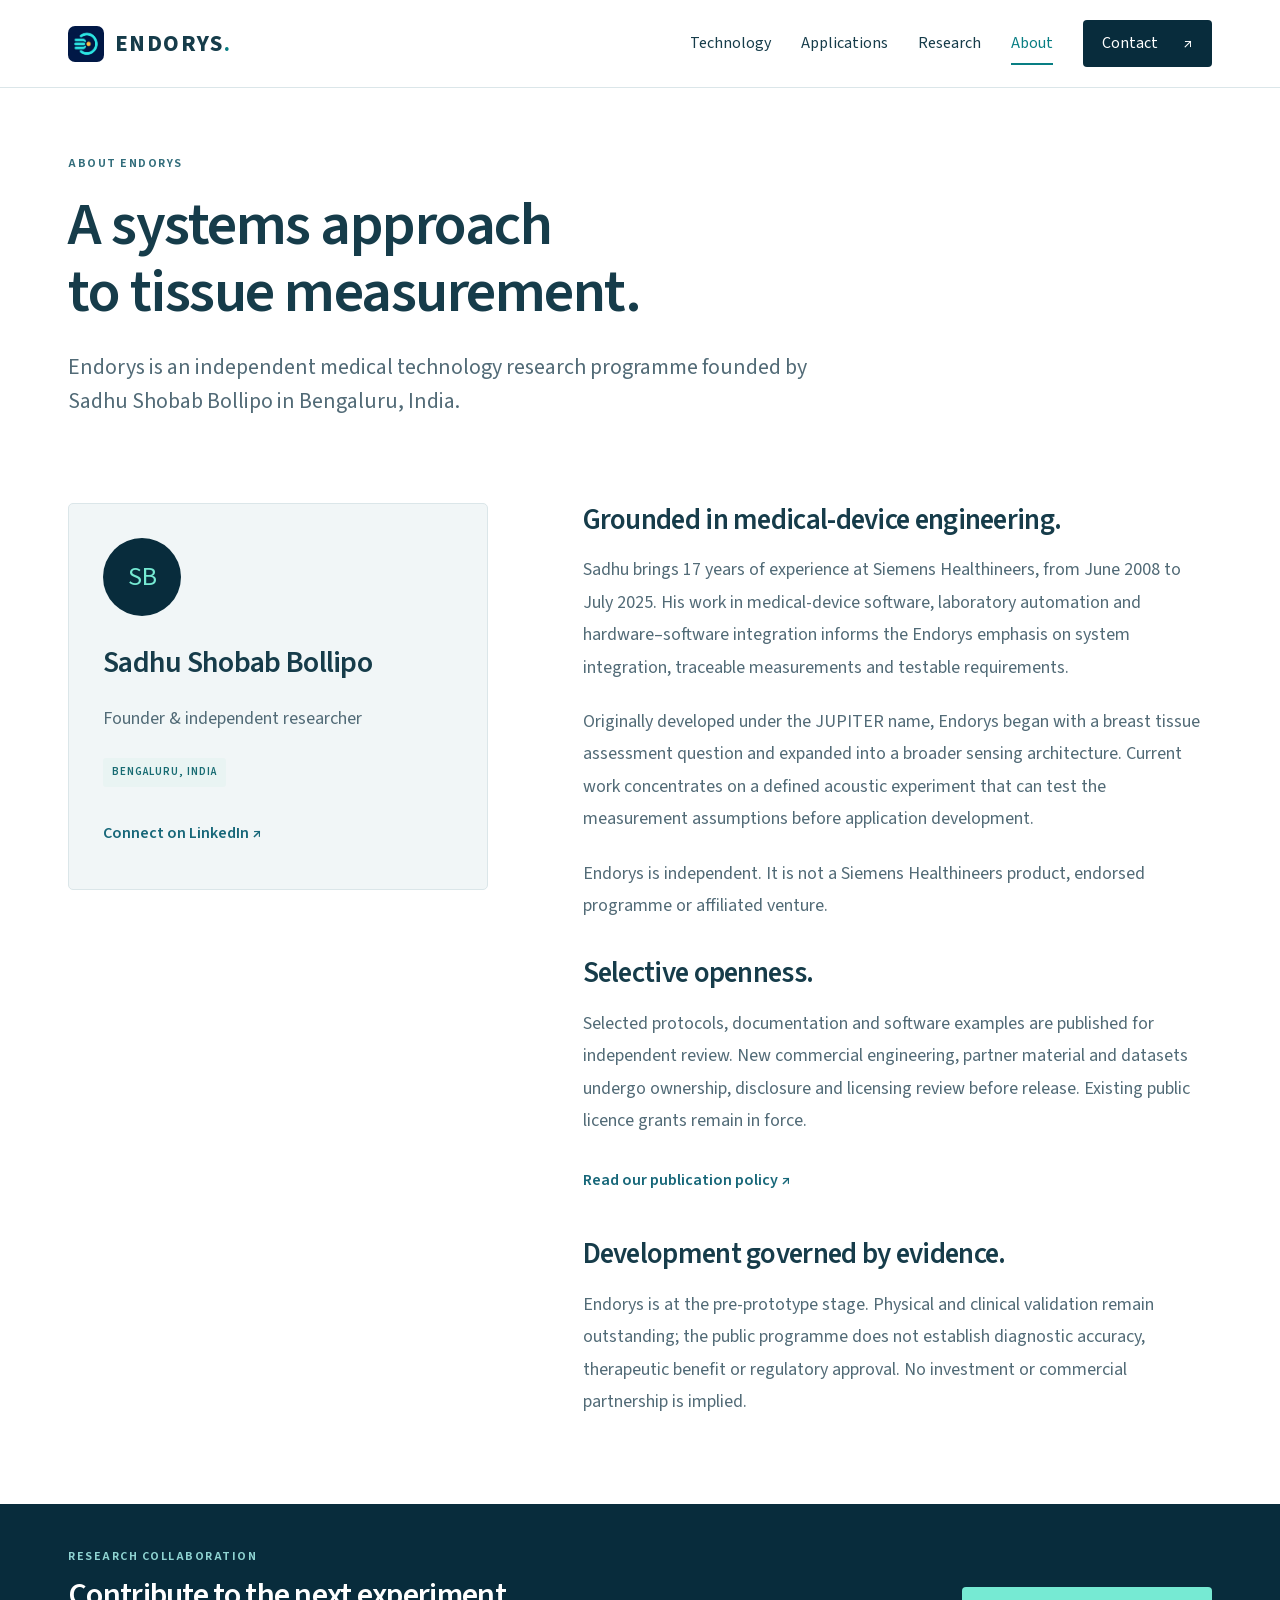
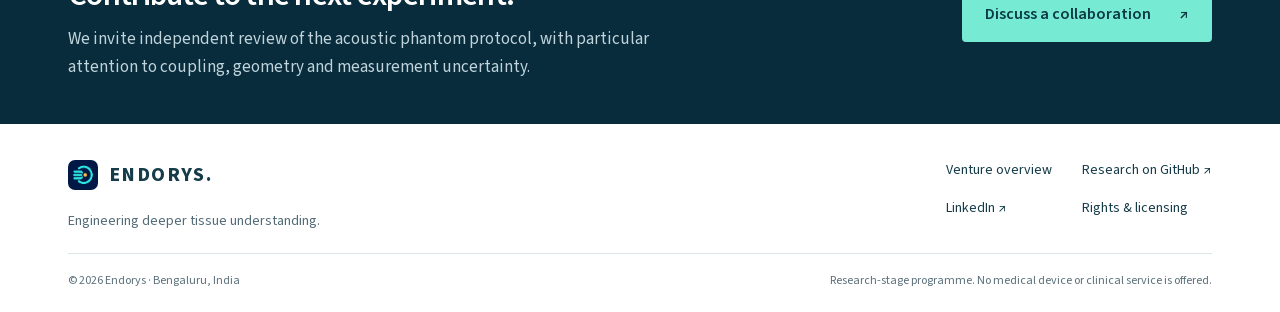
==== about.html @ 412ebaf6 "Refine Endorys copy for technical clarity and credible positioning Review all public page copy, meta" ====
<!doctype html><html lang="en"><head><meta charset="utf-8"><meta name="viewport" content="width=device-width,initial-scale=1"><meta name="theme-color" content="#082c3c"><title>About | Endorys</title><meta name="description" content="Learn about Endorys founder Sadhu Shobab Bollipo, his medical-device engineering experience and the independent research programme."><link rel="canonical" href="https://endorys.com/about.html"><meta property="og:title" content="About | Endorys"><meta property="og:description" content="Learn about Endorys founder Sadhu Shobab Bollipo, his medical-device engineering experience and the independent research programme."><meta property="og:type" content="website"><meta property="og:url" content="https://endorys.com/about.html"><meta property="og:image" content="https://endorys.com/platform-concept.png"><meta property="og:image:alt" content="Endorys research concept illustration; not a prototype or measured output"><link rel="icon" href="endorys-icon.png"><link rel="preload" href="source-sans-3.woff2" as="font" type="font/woff2" crossorigin><link rel="stylesheet" href="site.css?v=20261106-mature1"><script src="site.js?v=20261106-mature1" defer></script></head><body><a class="skip-link" href="#main">Skip to content</a><header class="header"><div class="shell header-inner"><a href="index.html" class="brand" aria-label="Endorys home"><img src="endorys-icon.png" alt="" width="36" height="36"><span>ENDORYS<span class="brand-dot">.</span></span></a><button class="menu-button" aria-expanded="false" aria-controls="primary-navigation">Menu <span aria-hidden="true">＋</span></button><nav id="primary-navigation" aria-label="Main navigation"><a href="technology.html">Technology</a><a href="applications.html">Applications</a><a href="research.html">Research</a><a href="about.html" aria-current="page">About</a><a class="nav-contact" href="contact.html">Contact <span aria-hidden="true">↗</span></a></nav></div></header><main id="main"><section class="page-hero shell"><span class="eyebrow">ABOUT ENDORYS</span><h1>A systems approach<br>to tissue measurement.</h1><p class="lead">Endorys is an independent medical technology research programme founded by Sadhu Shobab Bollipo in Bengaluru, India.</p></section><section class="shell content-section about-layout"><div class="founder-panel"><span class="monogram" aria-hidden="true">SB</span><h2>Sadhu Shobab Bollipo</h2><p>Founder & independent researcher</p><span class="tag">BENGALURU, INDIA</span><a class="text-link" href="https://www.linkedin.com/in/sadhushobab/">Connect on LinkedIn ↗</a></div><div class="prose"><h2>Grounded in medical-device engineering.</h2><p>Sadhu brings 17 years of experience at Siemens Healthineers, from June 2008 to July 2025. His work in medical-device software, laboratory automation and hardware–software integration informs the Endorys emphasis on system integration, traceable measurements and testable requirements.</p><p>Originally developed under the JUPITER name, Endorys began with a breast tissue assessment question and expanded into a broader sensing architecture. Current work concentrates on a defined acoustic experiment that can test the measurement assumptions before application development.</p><p>Endorys is independent. It is not a Siemens Healthineers product, endorsed programme or affiliated venture.</p><h2>Selective openness.</h2><p>Selected protocols, documentation and software examples are published for independent review. New commercial engineering, partner material and datasets undergo ownership, disclosure and licensing review before release. Existing public licence grants remain in force.</p><a class="text-link" href="https://github.com/Endorys/platform/blob/main/OPENNESS.md">Read our publication policy ↗</a><h2>Development governed by evidence.</h2><p>Endorys is at the pre-prototype stage. Physical and clinical validation remain outstanding; the public programme does not establish diagnostic accuracy, therapeutic benefit or regulatory approval. No investment or commercial partnership is implied.</p></div></section><section class="cta"><div class="shell cta-inner"><div><span class="eyebrow">RESEARCH COLLABORATION</span><h2>Contribute to the next experiment.</h2><p>We invite independent review of the acoustic phantom protocol, with particular attention to coupling, geometry and measurement uncertainty.</p></div><a class="button button-light" href="contact.html">Discuss a collaboration <span aria-hidden="true">↗</span></a></div></section></main><footer class="footer"><div class="shell"><div class="footer-top"><div><a class="brand" href="index.html"><img src="endorys-icon.png" alt="" width="30" height="30"><span>ENDORYS.</span></a><p>Engineering deeper tissue understanding.</p></div><nav aria-label="Footer navigation"><a href="overview.html">Venture overview</a><a href="https://github.com/Endorys/platform">Research on GitHub ↗</a><a href="https://www.linkedin.com/company/endorys/">LinkedIn ↗</a><a href="https://github.com/Endorys/endorys.github.io/blob/main/LICENSE.md">Rights & licensing</a></nav></div><div class="footer-bottom"><span>© 2026 Endorys · Bengaluru, India</span><span>Research-stage programme. No medical device or clinical service is offered.</span></div></div></footer></body></html>
---- site.css ----
@font-face{font-family:'Source Sans 3';font-style:normal;font-weight:200 900;font-display:swap;src:url('source-sans-3.woff2') format('woff2')}
:root{--ink:#163c4a;--navy:#082c3c;--teal:#087e83;--mint:#76ead3;--muted:#526b77;--surface:#f1f6f7;--line:#dbe6e9;--white:#fff}*{box-sizing:border-box}html{scroll-behavior:smooth;scroll-padding-top:100px}body{margin:0;background:var(--white);color:var(--ink);font-family:'Source Sans 3',Arial,sans-serif;font-size:18px;line-height:1.65;-webkit-font-smoothing:antialiased}a{color:inherit;text-decoration:none}button{font:inherit}img{display:block;max-width:100%;height:auto}figure{margin:0}p{color:var(--muted);margin:0 0 22px}h1,h2,h3{font-weight:600;line-height:1.12;letter-spacing:-.7px;margin:0 0 24px}h1{font-size:clamp(42px,4.7vw,64px);letter-spacing:-1.5px}h2{font-size:clamp(30px,3.1vw,42px)}h3{font-size:25px;letter-spacing:-.35px}em{font-style:normal;color:var(--teal)}.shell{max-width:1240px;padding:0 48px;margin:0 auto}.header{height:88px;position:sticky;top:0;z-index:20;background:rgba(255,255,255,.97);border-bottom:1px solid var(--line)}.header-inner{height:100%;display:flex;align-items:center;justify-content:space-between;gap:32px}.brand{display:inline-flex;align-items:center;gap:11px;font-size:23px;font-weight:750;letter-spacing:1.4px;white-space:nowrap}.brand img{border-radius:7px}.brand-dot{color:var(--teal)}.header nav{display:flex;align-items:center;gap:30px;font-size:16px}.header nav>a{position:relative;min-height:44px;display:inline-flex;align-items:center}.header nav>a:hover,.header nav>a[aria-current=page]{color:var(--teal)}.header nav>a[aria-current=page]:not(.nav-contact):after{content:'';position:absolute;bottom:0;left:0;right:0;height:2px;background:var(--teal)}.header nav .nav-contact{padding:10px 19px;background:var(--navy);color:#fff;border-radius:4px;gap:25px}.nav-contact:hover{background:#145269}.menu-button{display:none}.eyebrow{display:block;font-size:12px;font-weight:650;letter-spacing:1.5px;color:#326d7b;line-height:1.5;margin-bottom:19px}.button{display:inline-flex;align-items:center;justify-content:space-between;gap:28px;min-height:50px;padding:13px 22px;font-size:16px;font-weight:600;border:1px solid transparent;border-radius:4px;transition:background .15s}.button-dark{background:var(--navy);color:#fff}.button-dark:hover{background:#16546b}.button-light{background:var(--mint);color:#0b3944}.button-light:hover{background:#a0f3e3}.text-link{display:inline-flex;align-items:center;gap:22px;font-size:16px;font-weight:600;color:#176779;min-height:44px}.text-link:hover{text-decoration:underline;text-underline-offset:5px}.home-hero{background:linear-gradient(110deg,#fff 20%,#f0f6f7 100%);border-bottom:1px solid var(--line)}.hero-layout{display:grid;grid-template-columns:1.03fr 1fr;gap:38px;align-items:center;padding-top:55px;padding-bottom:45px}.hero-copy{min-width:0}.hero-copy h1{font-size:clamp(42px,4.35vw,59px);line-height:1.08;margin-bottom:24px}.hero-lead{font-size:20px;line-height:1.6;max-width:475px;margin-bottom:26px}.hero-actions{display:flex;align-items:center;flex-wrap:wrap;gap:14px 25px}.stage-note{display:flex;align-items:center;gap:9px;font-size:14px;margin:23px 0 0;color:#55717c}.status-dot{width:6px;height:6px;background:var(--teal);border-radius:50%;flex:none}.hero-figure img{width:100%}.hero-figure figcaption{font-size:12px;color:#526b77;margin:9px 4px 0;line-height:1.5}.platform-section{padding-top:63px;padding-bottom:61px}.section-heading{display:grid;grid-template-columns:1fr auto;align-items:end;margin-bottom:27px}.section-heading .eyebrow{grid-column:1/-1;margin-bottom:13px}.section-heading h2{margin:0;font-size:34px}.component-row{display:grid;grid-template-columns:repeat(3,minmax(0,1fr));gap:34px;border-top:1px solid var(--line);padding-top:27px}.component-row article{position:relative;min-width:0}.component-row .number{display:block;font-size:13px;color:var(--teal);margin-bottom:13px}.component-row h3,.component-row h2{font-size:25px;margin-bottom:12px}.component-row p{font-size:17px;line-height:1.6;max-width:310px;margin-bottom:0}.research-feature{background:var(--surface);border-top:1px solid var(--line);border-bottom:1px solid var(--line)}.feature-layout{display:grid;grid-template-columns:1.1fr 1fr;gap:80px;align-items:center;padding-top:60px;padding-bottom:60px}.feature-layout h2{font-size:36px}.feature-layout>div>p{max-width:490px;font-size:18px}.milestone-panel{background:white;border:1px solid #d2e3e7;border-radius:6px;padding:27px 30px}.tag{display:inline-block;font-size:11px;letter-spacing:1px;font-weight:600;line-height:1.5;color:#176b72;background:#e9f4f3;border-radius:3px;padding:6px 9px}.tag-muted{color:#586b72;background:#eef1f2}.milestone-panel h3{font-size:27px;margin:18px 0}.milestone-panel ol{list-style:none;padding:0;margin:0}.milestone-panel li{display:flex;gap:18px;padding:9px 0;font-size:16px;border-top:1px solid var(--line)}.milestone-panel li span{color:var(--teal);font-size:13px;padding-top:3px}.milestone-panel>p{font-size:13px;margin:15px 0 0}.cta{background:var(--navy);color:white}.cta-inner{display:flex;align-items:center;justify-content:space-between;gap:50px;padding-top:43px;padding-bottom:43px}.cta .eyebrow{color:#8fd4d2;margin-bottom:12px}.cta h2{font-size:32px;margin-bottom:12px}.cta p{font-size:17px;color:#c1d4dc;max-width:620px;margin:0}.cta .button{flex:none}.footer{background:#fff}.footer .shell{padding-top:34px;padding-bottom:22px}.footer-top{display:flex;align-items:start;justify-content:space-between;gap:30px}.footer .brand{font-size:20px}.footer-top p{font-size:14px;margin:10px 0 20px}.footer nav{display:grid;grid-template-columns:auto auto;gap:8px 30px;font-size:14px}.footer nav a{min-height:30px}.footer nav a:hover{color:var(--teal);text-decoration:underline}.footer-bottom{display:flex;justify-content:space-between;gap:25px;border-top:1px solid var(--line);padding-top:17px;font-size:12px;color:#5b707a}.page-hero{padding-top:66px;padding-bottom:40px}.page-hero h1{max-width:870px}.lead{font-size:22px;line-height:1.55;max-width:760px;margin-bottom:0}.content-section{padding-top:45px;padding-bottom:65px}.surface{background:var(--surface);border-block:1px solid var(--line)}.split-copy{display:grid;grid-template-columns:1fr 1.12fr;gap:90px}.lead-small{font-size:21px;line-height:1.6}.wide-figure{background:var(--surface);border:1px solid var(--line);border-radius:7px;padding:20px;display:grid;grid-template-columns:minmax(0,1fr) 280px;align-items:center;margin:0 0 45px}.wide-figure img{max-width:650px;width:100%;margin:auto}.wide-figure figcaption{font-size:15px;line-height:1.6;color:var(--muted);padding:30px}.component-row .tag{margin-top:20px}.notice{padding:20px 24px;border-left:3px solid var(--teal);background:var(--surface);font-size:16px;line-height:1.7;margin-top:35px;color:var(--muted)}.notice strong{color:var(--ink)}.image-disclosure{border-block:1px solid var(--line);padding:20px 0}.image-disclosure figure{padding-top:24px}.image-disclosure img{border-radius:5px}.image-disclosure figcaption{font-size:13px;color:var(--muted);margin-top:12px}details summary{cursor:pointer;list-style:none;display:flex;justify-content:space-between;gap:20px;min-height:30px;font-size:18px}summary::-webkit-details-marker{display:none}summary:after{content:'+';color:var(--teal)}details[open] summary:after{content:'−'}details p{font-size:17px;max-width:850px;margin-top:20px}details p a{text-decoration:underline}.application-list>article{display:grid;grid-template-columns:1fr 1fr;gap:90px;border-top:1px solid var(--line);padding:38px 0}.application-list h2{font-size:32px}.application-list p{font-size:19px;max-width:480px}.application-list dl{margin:5px 0}.application-list dt{font-size:12px;letter-spacing:1px;text-transform:uppercase;color:#276e7b;margin-bottom:8px;font-weight:600}.application-list dd{margin:0 0 24px;font-size:17px;color:var(--muted);line-height:1.65}.fine-print{font-size:14px;line-height:1.65;color:#5b707a;margin-top:20px}.evidence-row{display:grid;grid-template-columns:repeat(3,minmax(0,1fr));gap:38px}.evidence-row h2{font-size:26px;margin-top:20px}.evidence-row p{font-size:17px}.roadmap{list-style:none;margin:0;padding:0;border-top:1px solid #cddde2}.roadmap li{padding:20px 0;border-bottom:1px solid #cddde2}.roadmap li>span{font-size:11px;letter-spacing:1px;color:var(--teal);font-weight:600}.roadmap h3{font-size:23px;margin:12px 0}.roadmap p{font-size:17px;margin-bottom:0}.resource-links{border-top:1px solid var(--line);margin-top:30px}.resource-links>a{display:flex;align-items:center;justify-content:space-between;gap:25px;border-bottom:1px solid var(--line);padding:18px 0;font-size:19px}.resource-links>a:hover{color:var(--teal)}.resource-links span{color:var(--teal)}.about-layout,.contact-layout{display:grid;grid-template-columns:.8fr 1.2fr;gap:95px}.founder-panel{padding:34px;background:var(--surface);border:1px solid var(--line);border-radius:5px;align-self:start}.monogram{display:grid;place-items:center;width:78px;height:78px;background:var(--navy);color:var(--mint);border-radius:50%;font-size:26px;margin-bottom:30px}.founder-panel h2{font-size:30px}.founder-panel .text-link{display:flex;margin-top:24px}.prose h2{font-size:29px;margin-top:35px;margin-bottom:18px}.prose h2:first-child{margin-top:0}.prose p{line-height:1.8}.contact-panel{padding:32px;background:var(--navy);border-radius:6px;color:white;align-self:start}.contact-panel .eyebrow{color:#8fd4d2}.contact-panel h2{font-size:33px}.contact-panel p{color:#c0d2da}.contact-email{font-size:20px;overflow-wrap:anywhere;display:inline-flex;gap:14px;margin-bottom:16px;text-decoration:underline;text-underline-offset:5px}.contact-panel .fine-print{font-size:14px;border-top:1px solid #386070;padding-top:20px}.contact-faq{border-top:1px solid var(--line)}.contact-faq details{padding:22px 0;border-bottom:1px solid var(--line)}.skip-link{position:absolute;left:-9999px}.skip-link:focus{left:15px;top:15px;z-index:99;background:#fff;color:#082c3c;padding:12px}:focus-visible{outline:3px solid #07888c;outline-offset:5px}
@media(max-width:1100px){.shell{padding-left:34px;padding-right:34px}.header nav{gap:20px}.hero-layout{gap:20px}.hero-copy h1{font-size:47px}.hero-lead{font-size:19px}.feature-layout{gap:45px}.split-copy,.about-layout,.contact-layout,.application-list>article{gap:50px}.contact-email{font-size:18px}.wide-figure{grid-template-columns:1fr 220px}}
@media(max-width:800px){.header{height:74px}.header-inner{gap:15px}.menu-button{display:flex;align-items:center;gap:20px;min-height:44px;background:none;border:0;color:var(--ink);padding:8px 0;font-size:16px}.header nav{display:none;position:absolute;top:74px;left:0;right:0;background:#fff;padding:18px 28px 24px;border-bottom:1px solid var(--line);box-shadow:0 12px 18px #082c3c0d}.header nav.is-open{display:flex;flex-direction:column;align-items:stretch;gap:5px}.header nav>a{padding:9px 5px}.header nav .nav-contact{margin-top:8px;justify-content:space-between;padding:12px 18px}.hero-layout{grid-template-columns:1fr;padding-top:42px;padding-bottom:33px;gap:28px}.hero-copy h1{font-size:clamp(42px,7.5vw,59px)}.hero-copy{max-width:660px}.hero-lead{max-width:570px}.hero-figure{max-width:570px;margin:0 auto;width:100%}.hero-figure img{max-height:330px;object-fit:contain}.hero-figure figcaption{text-align:center}.feature-layout,.split-copy,.about-layout,.contact-layout,.application-list>article{grid-template-columns:1fr;gap:30px}.feature-layout{padding-top:43px;padding-bottom:43px}.component-row{gap:20px}.component-row h3,.component-row h2{font-size:23px}.component-row p{font-size:16px}.section-heading h2{font-size:31px}.section-heading{grid-template-columns:1fr;gap:16px}.cta-inner{align-items:start;flex-direction:column;gap:25px}.cta h2{font-size:30px}.footer nav{gap:8px 23px}.page-hero{padding-top:43px;padding-bottom:20px}.page-hero h1{font-size:clamp(39px,7vw,55px)}.lead{font-size:20px}.content-section{padding-top:34px;padding-bottom:43px}.wide-figure{grid-template-columns:1fr}.wide-figure img{max-height:370px;object-fit:contain}.wide-figure figcaption{padding:15px 8px;text-align:center}.evidence-row{grid-template-columns:1fr;gap:25px}.evidence-row article{border-bottom:1px solid var(--line);padding-bottom:20px}.application-list>article{padding:29px 0}.application-list h2{font-size:29px}.about-layout{gap:35px}.founder-panel{max-width:500px}.prose h2{font-size:27px}}
@media(max-width:540px){body{font-size:17px}.shell{padding-left:24px;padding-right:24px}.brand{font-size:21px;letter-spacing:1.1px}.brand img{width:32px;height:32px}.hero-layout{padding-top:35px;gap:23px}.hero-copy h1{font-size:clamp(37px,9.3vw,49px);letter-spacing:-1.1px}.hero-lead{font-size:18px;line-height:1.6;margin-bottom:22px}.hero-actions{gap:8px 20px}.button{font-size:15px;padding:12px 18px;gap:20px}.text-link{font-size:15px}.stage-note{font-size:12px;margin-top:18px}.eyebrow{font-size:11px;letter-spacing:1.2px;margin-bottom:16px}.hero-figure img{max-height:260px}.hero-figure figcaption{font-size:11px}.platform-section{padding-top:38px;padding-bottom:35px}.section-heading h2{font-size:30px}.component-row{grid-template-columns:1fr;gap:23px;padding-top:22px}.component-row article{display:grid;grid-template-columns:26px 1fr;gap:0 13px}.component-row .number{grid-row:1/3;padding-top:5px}.component-row h3,.component-row h2{font-size:23px;margin-bottom:8px}.component-row p{grid-column:2;max-width:none;font-size:16px}.component-row .tag{grid-column:2;justify-self:start}.feature-layout h2{font-size:31px}.feature-layout>div>p{font-size:17px}.milestone-panel{padding:23px}.milestone-panel h3{font-size:26px}.cta-inner{padding-top:34px;padding-bottom:34px}.cta h2{font-size:29px}.cta p{font-size:16px}.footer-top{flex-direction:column;gap:0}.footer .shell{padding-top:28px}.footer nav{width:100%;margin-bottom:20px;font-size:13px;gap:5px 20px;grid-template-columns:1fr 1fr}.footer nav a{padding:5px 0}.footer-bottom{flex-direction:column;gap:5px;font-size:11px}.page-hero h1{font-size:39px;letter-spacing:-1px}.lead{font-size:19px}.notice{font-size:15px;padding:17px 19px}.contact-panel{padding:25px}.contact-email{font-size:19px}.contact-panel h2{font-size:30px}.resource-links>a{font-size:17px}.application-list p{font-size:18px}.fine-print{font-size:13px}.wide-figure{padding:12px}}
@media(prefers-reduced-motion:reduce){html{scroll-behavior:auto}*,*:before,*:after{transition:none!important;animation:none!important}}
@media print{.header,.footer,.cta,.hero-actions{display:none}body{font-size:11pt}.shell{padding:0;max-width:none}.page-hero,.content-section,.platform-section,.feature-layout{padding:15px 0}h1{font-size:30pt}h2{font-size:22pt}a{text-decoration:underline}.component-row{break-inside:avoid}}
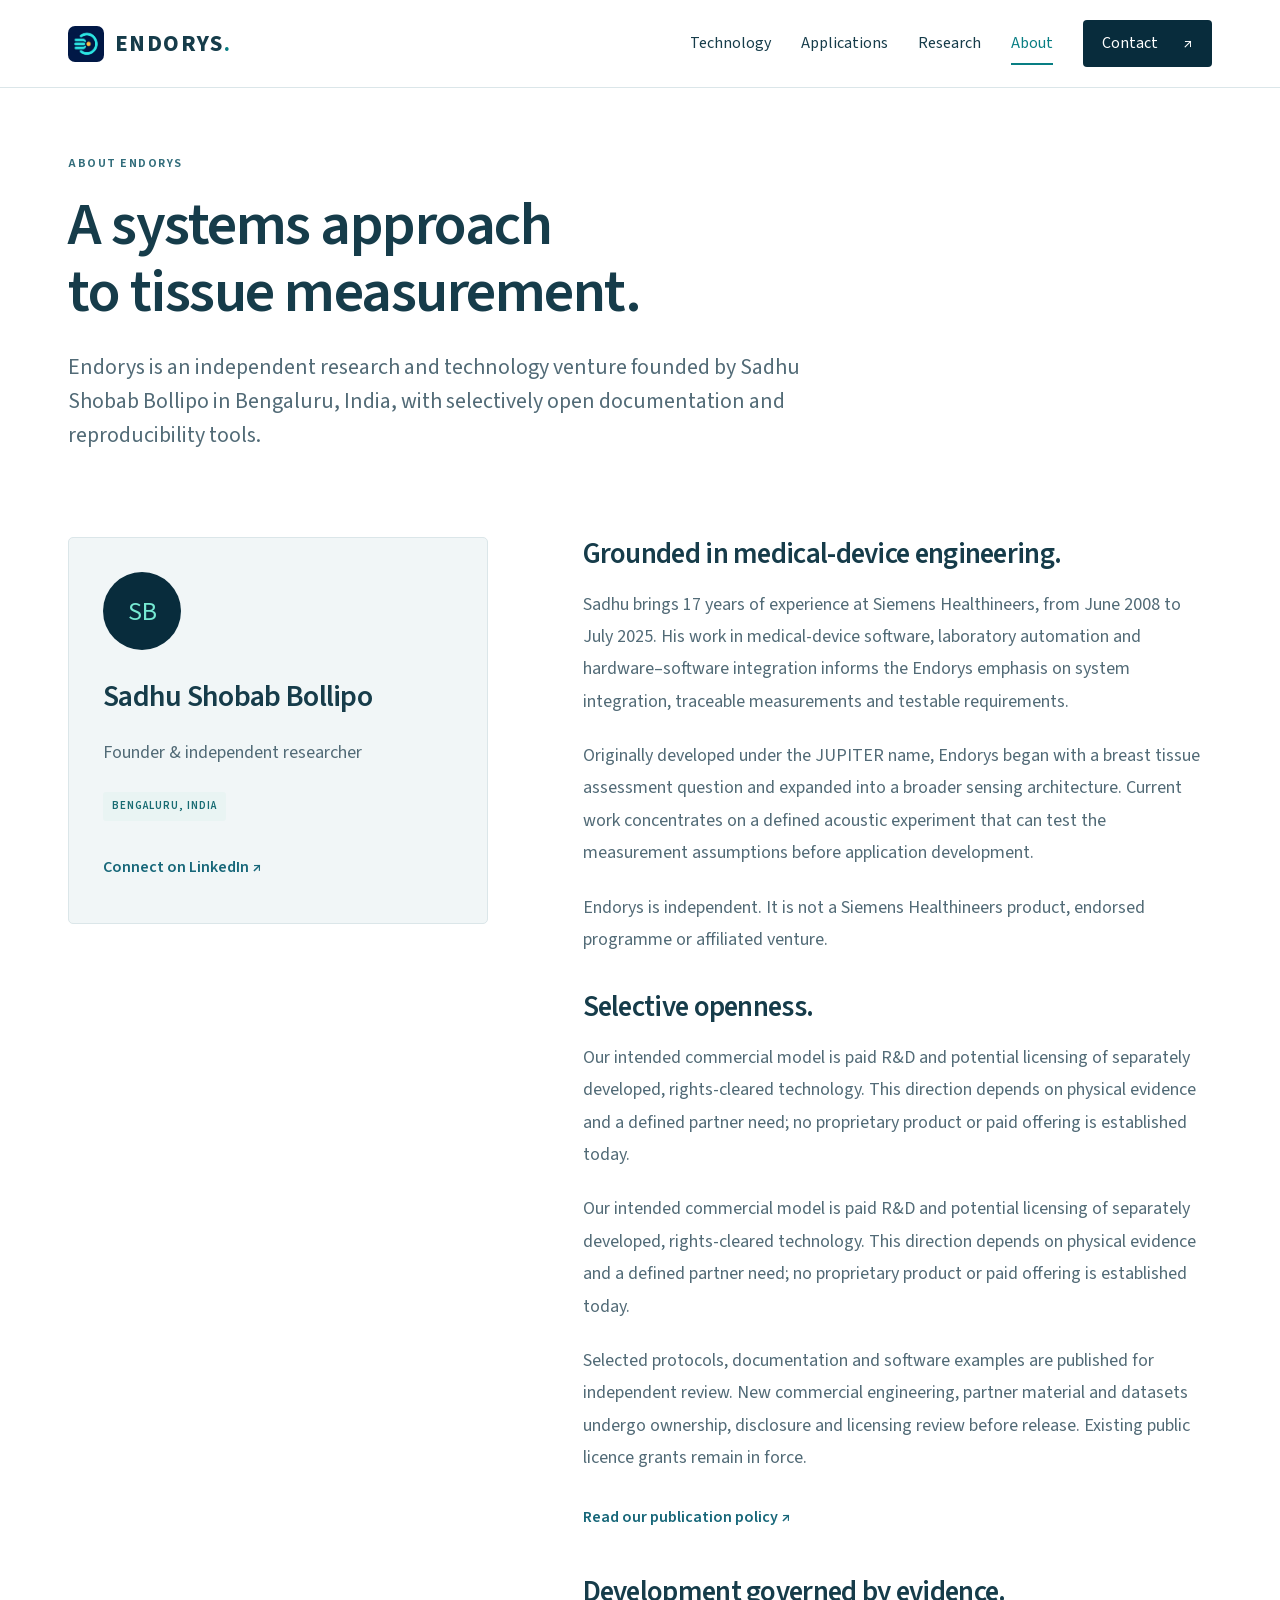
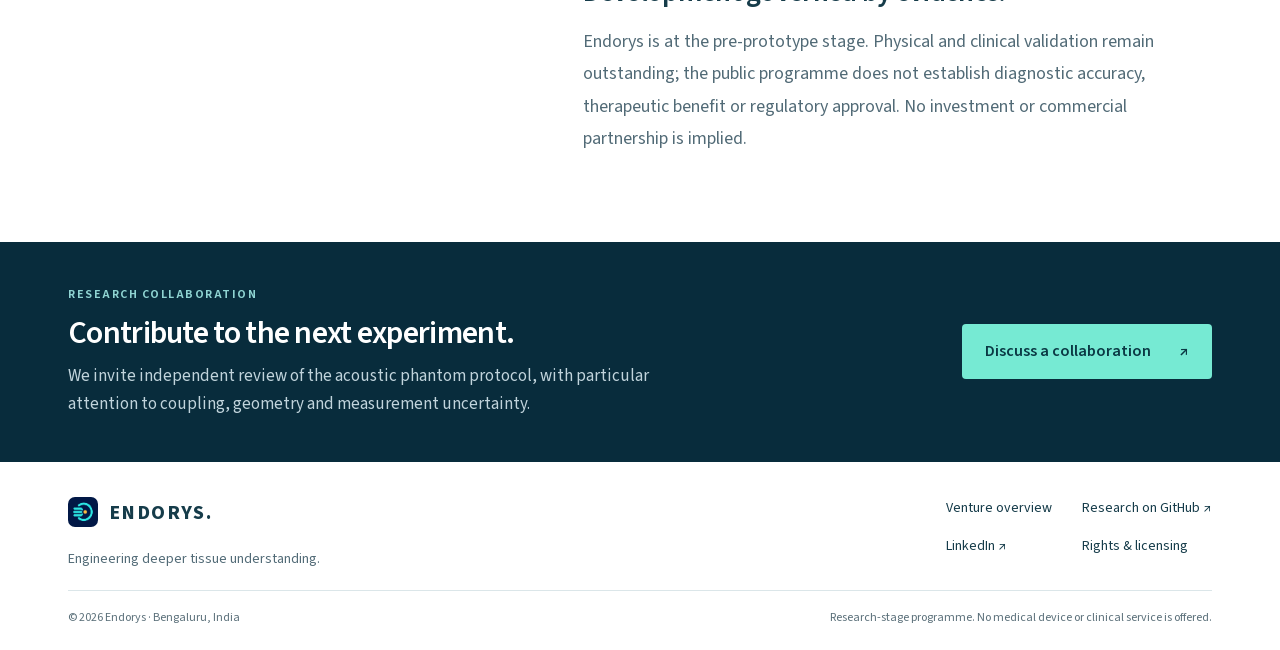
==== commit 26be4c40: "Align venture positioning with selective openness and commercial R&D direction" ====
--- a/about.html
+++ b/about.html
@@ -1 +1 @@
-<!doctype html><html lang="en"><head><meta charset="utf-8"><meta name="viewport" content="width=device-width,initial-scale=1"><meta name="theme-color" content="#082c3c"><title>About | Endorys</title><meta name="description" content="Learn about Endorys founder Sadhu Shobab Bollipo, his medical-device engineering experience and the independent research programme."><link rel="canonical" href="https://endorys.com/about.html"><meta property="og:title" content="About | Endorys"><meta property="og:description" content="Learn about Endorys founder Sadhu Shobab Bollipo, his medical-device engineering experience and the independent research programme."><meta property="og:type" content="website"><meta property="og:url" content="https://endorys.com/about.html"><meta property="og:image" content="https://endorys.com/platform-concept.png"><meta property="og:image:alt" content="Endorys research concept illustration; not a prototype or measured output"><link rel="icon" href="endorys-icon.png"><link rel="preload" href="source-sans-3.woff2" as="font" type="font/woff2" crossorigin><link rel="stylesheet" href="site.css?v=20261106-mature1"><script src="site.js?v=20261106-mature1" defer></script></head><body><a class="skip-link" href="#main">Skip to content</a><header class="header"><div class="shell header-inner"><a href="index.html" class="brand" aria-label="Endorys home"><img src="endorys-icon.png" alt="" width="36" height="36"><span>ENDORYS<span class="brand-dot">.</span></span></a><button class="menu-button" aria-expanded="false" aria-controls="primary-navigation">Menu <span aria-hidden="true">＋</span></button><nav id="primary-navigation" aria-label="Main navigation"><a href="technology.html">Technology</a><a href="applications.html">Applications</a><a href="research.html">Research</a><a href="about.html" aria-current="page">About</a><a class="nav-contact" href="contact.html">Contact <span aria-hidden="true">↗</span></a></nav></div></header><main id="main"><section class="page-hero shell"><span class="eyebrow">ABOUT ENDORYS</span><h1>A systems approach<br>to tissue measurement.</h1><p class="lead">Endorys is an independent medical technology research programme founded by Sadhu Shobab Bollipo in Bengaluru, India.</p></section><section class="shell content-section about-layout"><div class="founder-panel"><span class="monogram" aria-hidden="true">SB</span><h2>Sadhu Shobab Bollipo</h2><p>Founder & independent researcher</p><span class="tag">BENGALURU, INDIA</span><a class="text-link" href="https://www.linkedin.com/in/sadhushobab/">Connect on LinkedIn ↗</a></div><div class="prose"><h2>Grounded in medical-device engineering.</h2><p>Sadhu brings 17 years of experience at Siemens Healthineers, from June 2008 to July 2025. His work in medical-device software, laboratory automation and hardware–software integration informs the Endorys emphasis on system integration, traceable measurements and testable requirements.</p><p>Originally developed under the JUPITER name, Endorys began with a breast tissue assessment question and expanded into a broader sensing architecture. Current work concentrates on a defined acoustic experiment that can test the measurement assumptions before application development.</p><p>Endorys is independent. It is not a Siemens Healthineers product, endorsed programme or affiliated venture.</p><h2>Selective openness.</h2><p>Selected protocols, documentation and software examples are published for independent review. New commercial engineering, partner material and datasets undergo ownership, disclosure and licensing review before release. Existing public licence grants remain in force.</p><a class="text-link" href="https://github.com/Endorys/platform/blob/main/OPENNESS.md">Read our publication policy ↗</a><h2>Development governed by evidence.</h2><p>Endorys is at the pre-prototype stage. Physical and clinical validation remain outstanding; the public programme does not establish diagnostic accuracy, therapeutic benefit or regulatory approval. No investment or commercial partnership is implied.</p></div></section><section class="cta"><div class="shell cta-inner"><div><span class="eyebrow">RESEARCH COLLABORATION</span><h2>Contribute to the next experiment.</h2><p>We invite independent review of the acoustic phantom protocol, with particular attention to coupling, geometry and measurement uncertainty.</p></div><a class="button button-light" href="contact.html">Discuss a collaboration <span aria-hidden="true">↗</span></a></div></section></main><footer class="footer"><div class="shell"><div class="footer-top"><div><a class="brand" href="index.html"><img src="endorys-icon.png" alt="" width="30" height="30"><span>ENDORYS.</span></a><p>Engineering deeper tissue understanding.</p></div><nav aria-label="Footer navigation"><a href="overview.html">Venture overview</a><a href="https://github.com/Endorys/platform">Research on GitHub ↗</a><a href="https://www.linkedin.com/company/endorys/">LinkedIn ↗</a><a href="https://github.com/Endorys/endorys.github.io/blob/main/LICENSE.md">Rights & licensing</a></nav></div><div class="footer-bottom"><span>© 2026 Endorys · Bengaluru, India</span><span>Research-stage programme. No medical device or clinical service is offered.</span></div></div></footer></body></html>+<!doctype html><html lang="en"><head><meta charset="utf-8"><meta name="viewport" content="width=device-width,initial-scale=1"><meta name="theme-color" content="#082c3c"><title>About | Endorys</title><meta name="description" content="Learn about Endorys founder Sadhu Shobab Bollipo, his medical-device engineering experience and the independent research programme."><link rel="canonical" href="https://endorys.com/about.html"><meta property="og:title" content="About | Endorys"><meta property="og:description" content="Learn about Endorys founder Sadhu Shobab Bollipo, his medical-device engineering experience and the independent research programme."><meta property="og:type" content="website"><meta property="og:url" content="https://endorys.com/about.html"><meta property="og:image" content="https://endorys.com/platform-concept.png"><meta property="og:image:alt" content="Endorys research concept illustration; not a prototype or measured output"><link rel="icon" href="endorys-icon.png"><link rel="preload" href="source-sans-3.woff2" as="font" type="font/woff2" crossorigin><link rel="stylesheet" href="site.css?v=20261106-mature1"><script src="site.js?v=20261106-mature1" defer></script></head><body><a class="skip-link" href="#main">Skip to content</a><header class="header"><div class="shell header-inner"><a href="index.html" class="brand" aria-label="Endorys home"><img src="endorys-icon.png" alt="" width="36" height="36"><span>ENDORYS<span class="brand-dot">.</span></span></a><button class="menu-button" aria-expanded="false" aria-controls="primary-navigation">Menu <span aria-hidden="true">＋</span></button><nav id="primary-navigation" aria-label="Main navigation"><a href="technology.html">Technology</a><a href="applications.html">Applications</a><a href="research.html">Research</a><a href="about.html" aria-current="page">About</a><a class="nav-contact" href="contact.html">Contact <span aria-hidden="true">↗</span></a></nav></div></header><main id="main"><section class="page-hero shell"><span class="eyebrow">ABOUT ENDORYS</span><h1>A systems approach<br>to tissue measurement.</h1><p class="lead">Endorys is an independent research and technology venture founded by Sadhu Shobab Bollipo in Bengaluru, India, with selectively open documentation and reproducibility tools.</p></section><section class="shell content-section about-layout"><div class="founder-panel"><span class="monogram" aria-hidden="true">SB</span><h2>Sadhu Shobab Bollipo</h2><p>Founder & independent researcher</p><span class="tag">BENGALURU, INDIA</span><a class="text-link" href="https://www.linkedin.com/in/sadhushobab/">Connect on LinkedIn ↗</a></div><div class="prose"><h2>Grounded in medical-device engineering.</h2><p>Sadhu brings 17 years of experience at Siemens Healthineers, from June 2008 to July 2025. His work in medical-device software, laboratory automation and hardware–software integration informs the Endorys emphasis on system integration, traceable measurements and testable requirements.</p><p>Originally developed under the JUPITER name, Endorys began with a breast tissue assessment question and expanded into a broader sensing architecture. Current work concentrates on a defined acoustic experiment that can test the measurement assumptions before application development.</p><p>Endorys is independent. It is not a Siemens Healthineers product, endorsed programme or affiliated venture.</p><h2>Selective openness.</h2><p>Our intended commercial model is paid R&amp;D and potential licensing of separately developed, rights-cleared technology. This direction depends on physical evidence and a defined partner need; no proprietary product or paid offering is established today.</p><p>Our intended commercial model is paid R&amp;D and potential licensing of separately developed, rights-cleared technology. This direction depends on physical evidence and a defined partner need; no proprietary product or paid offering is established today.</p><p>Selected protocols, documentation and software examples are published for independent review. New commercial engineering, partner material and datasets undergo ownership, disclosure and licensing review before release. Existing public licence grants remain in force.</p><a class="text-link" href="https://github.com/Endorys/platform/blob/main/OPENNESS.md">Read our publication policy ↗</a><h2>Development governed by evidence.</h2><p>Endorys is at the pre-prototype stage. Physical and clinical validation remain outstanding; the public programme does not establish diagnostic accuracy, therapeutic benefit or regulatory approval. No investment or commercial partnership is implied.</p></div></section><section class="cta"><div class="shell cta-inner"><div><span class="eyebrow">RESEARCH COLLABORATION</span><h2>Contribute to the next experiment.</h2><p>We invite independent review of the acoustic phantom protocol, with particular attention to coupling, geometry and measurement uncertainty.</p></div><a class="button button-light" href="contact.html">Discuss a collaboration <span aria-hidden="true">↗</span></a></div></section></main><footer class="footer"><div class="shell"><div class="footer-top"><div><a class="brand" href="index.html"><img src="endorys-icon.png" alt="" width="30" height="30"><span>ENDORYS.</span></a><p>Engineering deeper tissue understanding.</p></div><nav aria-label="Footer navigation"><a href="overview.html">Venture overview</a><a href="https://github.com/Endorys/platform">Research on GitHub ↗</a><a href="https://www.linkedin.com/company/endorys/">LinkedIn ↗</a><a href="https://github.com/Endorys/endorys.github.io/blob/main/LICENSE.md">Rights & licensing</a></nav></div><div class="footer-bottom"><span>© 2026 Endorys · Bengaluru, India</span><span>Research-stage programme. No medical device or clinical service is offered.</span></div></div></footer></body></html>
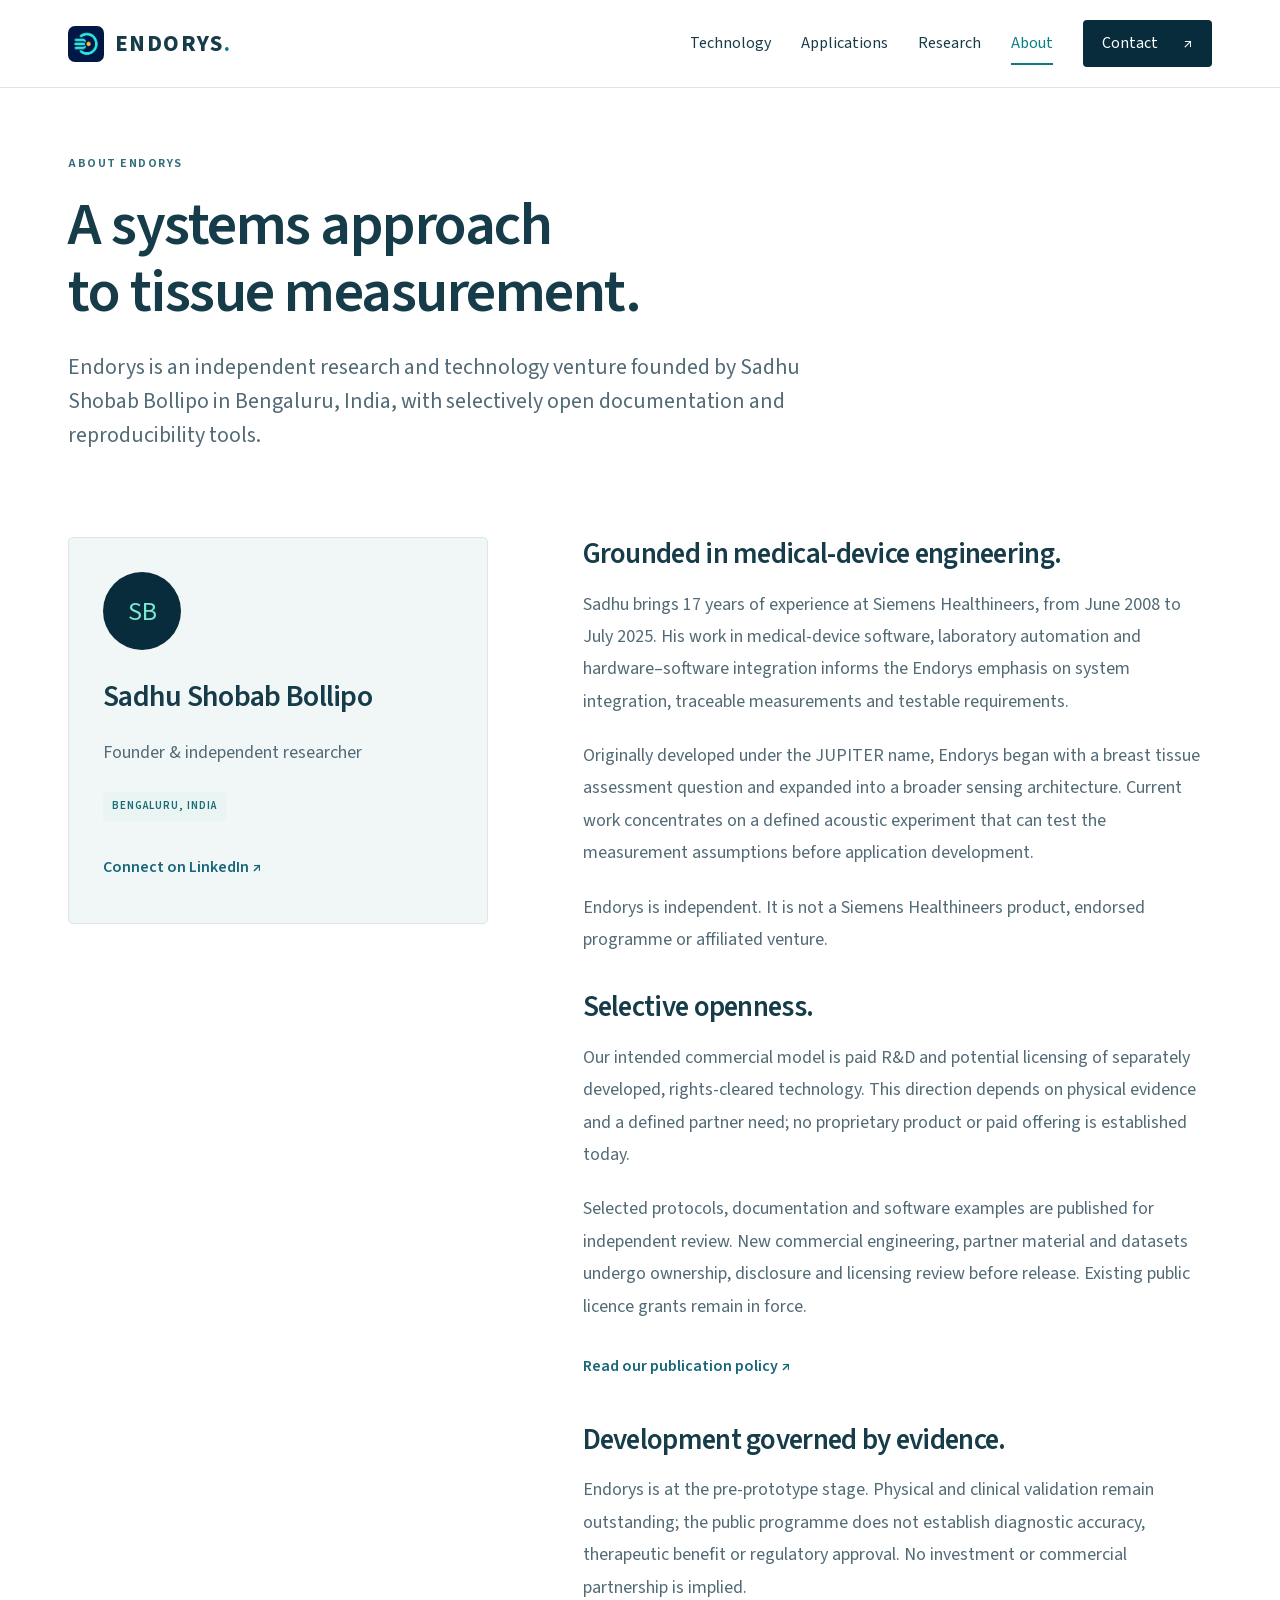
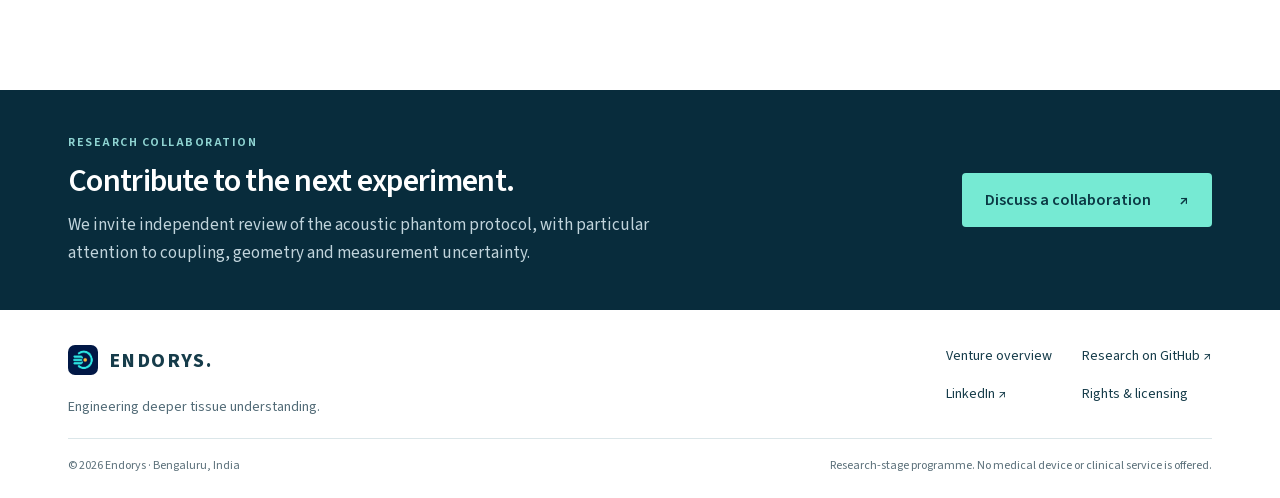
==== commit d4824987: "Remove repeated commercial direction paragraph" ====
--- a/about.html
+++ b/about.html
@@ -1 +1 @@
-<!doctype html><html lang="en"><head><meta charset="utf-8"><meta name="viewport" content="width=device-width,initial-scale=1"><meta name="theme-color" content="#082c3c"><title>About | Endorys</title><meta name="description" content="Learn about Endorys founder Sadhu Shobab Bollipo, his medical-device engineering experience and the independent research programme."><link rel="canonical" href="https://endorys.com/about.html"><meta property="og:title" content="About | Endorys"><meta property="og:description" content="Learn about Endorys founder Sadhu Shobab Bollipo, his medical-device engineering experience and the independent research programme."><meta property="og:type" content="website"><meta property="og:url" content="https://endorys.com/about.html"><meta property="og:image" content="https://endorys.com/platform-concept.png"><meta property="og:image:alt" content="Endorys research concept illustration; not a prototype or measured output"><link rel="icon" href="endorys-icon.png"><link rel="preload" href="source-sans-3.woff2" as="font" type="font/woff2" crossorigin><link rel="stylesheet" href="site.css?v=20261106-mature1"><script src="site.js?v=20261106-mature1" defer></script></head><body><a class="skip-link" href="#main">Skip to content</a><header class="header"><div class="shell header-inner"><a href="index.html" class="brand" aria-label="Endorys home"><img src="endorys-icon.png" alt="" width="36" height="36"><span>ENDORYS<span class="brand-dot">.</span></span></a><button class="menu-button" aria-expanded="false" aria-controls="primary-navigation">Menu <span aria-hidden="true">＋</span></button><nav id="primary-navigation" aria-label="Main navigation"><a href="technology.html">Technology</a><a href="applications.html">Applications</a><a href="research.html">Research</a><a href="about.html" aria-current="page">About</a><a class="nav-contact" href="contact.html">Contact <span aria-hidden="true">↗</span></a></nav></div></header><main id="main"><section class="page-hero shell"><span class="eyebrow">ABOUT ENDORYS</span><h1>A systems approach<br>to tissue measurement.</h1><p class="lead">Endorys is an independent research and technology venture founded by Sadhu Shobab Bollipo in Bengaluru, India, with selectively open documentation and reproducibility tools.</p></section><section class="shell content-section about-layout"><div class="founder-panel"><span class="monogram" aria-hidden="true">SB</span><h2>Sadhu Shobab Bollipo</h2><p>Founder & independent researcher</p><span class="tag">BENGALURU, INDIA</span><a class="text-link" href="https://www.linkedin.com/in/sadhushobab/">Connect on LinkedIn ↗</a></div><div class="prose"><h2>Grounded in medical-device engineering.</h2><p>Sadhu brings 17 years of experience at Siemens Healthineers, from June 2008 to July 2025. His work in medical-device software, laboratory automation and hardware–software integration informs the Endorys emphasis on system integration, traceable measurements and testable requirements.</p><p>Originally developed under the JUPITER name, Endorys began with a breast tissue assessment question and expanded into a broader sensing architecture. Current work concentrates on a defined acoustic experiment that can test the measurement assumptions before application development.</p><p>Endorys is independent. It is not a Siemens Healthineers product, endorsed programme or affiliated venture.</p><h2>Selective openness.</h2><p>Our intended commercial model is paid R&amp;D and potential licensing of separately developed, rights-cleared technology. This direction depends on physical evidence and a defined partner need; no proprietary product or paid offering is established today.</p><p>Our intended commercial model is paid R&amp;D and potential licensing of separately developed, rights-cleared technology. This direction depends on physical evidence and a defined partner need; no proprietary product or paid offering is established today.</p><p>Selected protocols, documentation and software examples are published for independent review. New commercial engineering, partner material and datasets undergo ownership, disclosure and licensing review before release. Existing public licence grants remain in force.</p><a class="text-link" href="https://github.com/Endorys/platform/blob/main/OPENNESS.md">Read our publication policy ↗</a><h2>Development governed by evidence.</h2><p>Endorys is at the pre-prototype stage. Physical and clinical validation remain outstanding; the public programme does not establish diagnostic accuracy, therapeutic benefit or regulatory approval. No investment or commercial partnership is implied.</p></div></section><section class="cta"><div class="shell cta-inner"><div><span class="eyebrow">RESEARCH COLLABORATION</span><h2>Contribute to the next experiment.</h2><p>We invite independent review of the acoustic phantom protocol, with particular attention to coupling, geometry and measurement uncertainty.</p></div><a class="button button-light" href="contact.html">Discuss a collaboration <span aria-hidden="true">↗</span></a></div></section></main><footer class="footer"><div class="shell"><div class="footer-top"><div><a class="brand" href="index.html"><img src="endorys-icon.png" alt="" width="30" height="30"><span>ENDORYS.</span></a><p>Engineering deeper tissue understanding.</p></div><nav aria-label="Footer navigation"><a href="overview.html">Venture overview</a><a href="https://github.com/Endorys/platform">Research on GitHub ↗</a><a href="https://www.linkedin.com/company/endorys/">LinkedIn ↗</a><a href="https://github.com/Endorys/endorys.github.io/blob/main/LICENSE.md">Rights & licensing</a></nav></div><div class="footer-bottom"><span>© 2026 Endorys · Bengaluru, India</span><span>Research-stage programme. No medical device or clinical service is offered.</span></div></div></footer></body></html>+<!doctype html><html lang="en"><head><meta charset="utf-8"><meta name="viewport" content="width=device-width,initial-scale=1"><meta name="theme-color" content="#082c3c"><title>About | Endorys</title><meta name="description" content="Learn about Endorys founder Sadhu Shobab Bollipo, his medical-device engineering experience and the independent research programme."><link rel="canonical" href="https://endorys.com/about.html"><meta property="og:title" content="About | Endorys"><meta property="og:description" content="Learn about Endorys founder Sadhu Shobab Bollipo, his medical-device engineering experience and the independent research programme."><meta property="og:type" content="website"><meta property="og:url" content="https://endorys.com/about.html"><meta property="og:image" content="https://endorys.com/platform-concept.png"><meta property="og:image:alt" content="Endorys research concept illustration; not a prototype or measured output"><link rel="icon" href="endorys-icon.png"><link rel="preload" href="source-sans-3.woff2" as="font" type="font/woff2" crossorigin><link rel="stylesheet" href="site.css?v=20261106-mature1"><script src="site.js?v=20261106-mature1" defer></script></head><body><a class="skip-link" href="#main">Skip to content</a><header class="header"><div class="shell header-inner"><a href="index.html" class="brand" aria-label="Endorys home"><img src="endorys-icon.png" alt="" width="36" height="36"><span>ENDORYS<span class="brand-dot">.</span></span></a><button class="menu-button" aria-expanded="false" aria-controls="primary-navigation">Menu <span aria-hidden="true">＋</span></button><nav id="primary-navigation" aria-label="Main navigation"><a href="technology.html">Technology</a><a href="applications.html">Applications</a><a href="research.html">Research</a><a href="about.html" aria-current="page">About</a><a class="nav-contact" href="contact.html">Contact <span aria-hidden="true">↗</span></a></nav></div></header><main id="main"><section class="page-hero shell"><span class="eyebrow">ABOUT ENDORYS</span><h1>A systems approach<br>to tissue measurement.</h1><p class="lead">Endorys is an independent research and technology venture founded by Sadhu Shobab Bollipo in Bengaluru, India, with selectively open documentation and reproducibility tools.</p></section><section class="shell content-section about-layout"><div class="founder-panel"><span class="monogram" aria-hidden="true">SB</span><h2>Sadhu Shobab Bollipo</h2><p>Founder & independent researcher</p><span class="tag">BENGALURU, INDIA</span><a class="text-link" href="https://www.linkedin.com/in/sadhushobab/">Connect on LinkedIn ↗</a></div><div class="prose"><h2>Grounded in medical-device engineering.</h2><p>Sadhu brings 17 years of experience at Siemens Healthineers, from June 2008 to July 2025. His work in medical-device software, laboratory automation and hardware–software integration informs the Endorys emphasis on system integration, traceable measurements and testable requirements.</p><p>Originally developed under the JUPITER name, Endorys began with a breast tissue assessment question and expanded into a broader sensing architecture. Current work concentrates on a defined acoustic experiment that can test the measurement assumptions before application development.</p><p>Endorys is independent. It is not a Siemens Healthineers product, endorsed programme or affiliated venture.</p><h2>Selective openness.</h2><p>Our intended commercial model is paid R&amp;D and potential licensing of separately developed, rights-cleared technology. This direction depends on physical evidence and a defined partner need; no proprietary product or paid offering is established today.</p><p>Selected protocols, documentation and software examples are published for independent review. New commercial engineering, partner material and datasets undergo ownership, disclosure and licensing review before release. Existing public licence grants remain in force.</p><a class="text-link" href="https://github.com/Endorys/platform/blob/main/OPENNESS.md">Read our publication policy ↗</a><h2>Development governed by evidence.</h2><p>Endorys is at the pre-prototype stage. Physical and clinical validation remain outstanding; the public programme does not establish diagnostic accuracy, therapeutic benefit or regulatory approval. No investment or commercial partnership is implied.</p></div></section><section class="cta"><div class="shell cta-inner"><div><span class="eyebrow">RESEARCH COLLABORATION</span><h2>Contribute to the next experiment.</h2><p>We invite independent review of the acoustic phantom protocol, with particular attention to coupling, geometry and measurement uncertainty.</p></div><a class="button button-light" href="contact.html">Discuss a collaboration <span aria-hidden="true">↗</span></a></div></section></main><footer class="footer"><div class="shell"><div class="footer-top"><div><a class="brand" href="index.html"><img src="endorys-icon.png" alt="" width="30" height="30"><span>ENDORYS.</span></a><p>Engineering deeper tissue understanding.</p></div><nav aria-label="Footer navigation"><a href="overview.html">Venture overview</a><a href="https://github.com/Endorys/platform">Research on GitHub ↗</a><a href="https://www.linkedin.com/company/endorys/">LinkedIn ↗</a><a href="https://github.com/Endorys/endorys.github.io/blob/main/LICENSE.md">Rights & licensing</a></nav></div><div class="footer-bottom"><span>© 2026 Endorys · Bengaluru, India</span><span>Research-stage programme. No medical device or clinical service is offered.</span></div></div></footer></body></html>
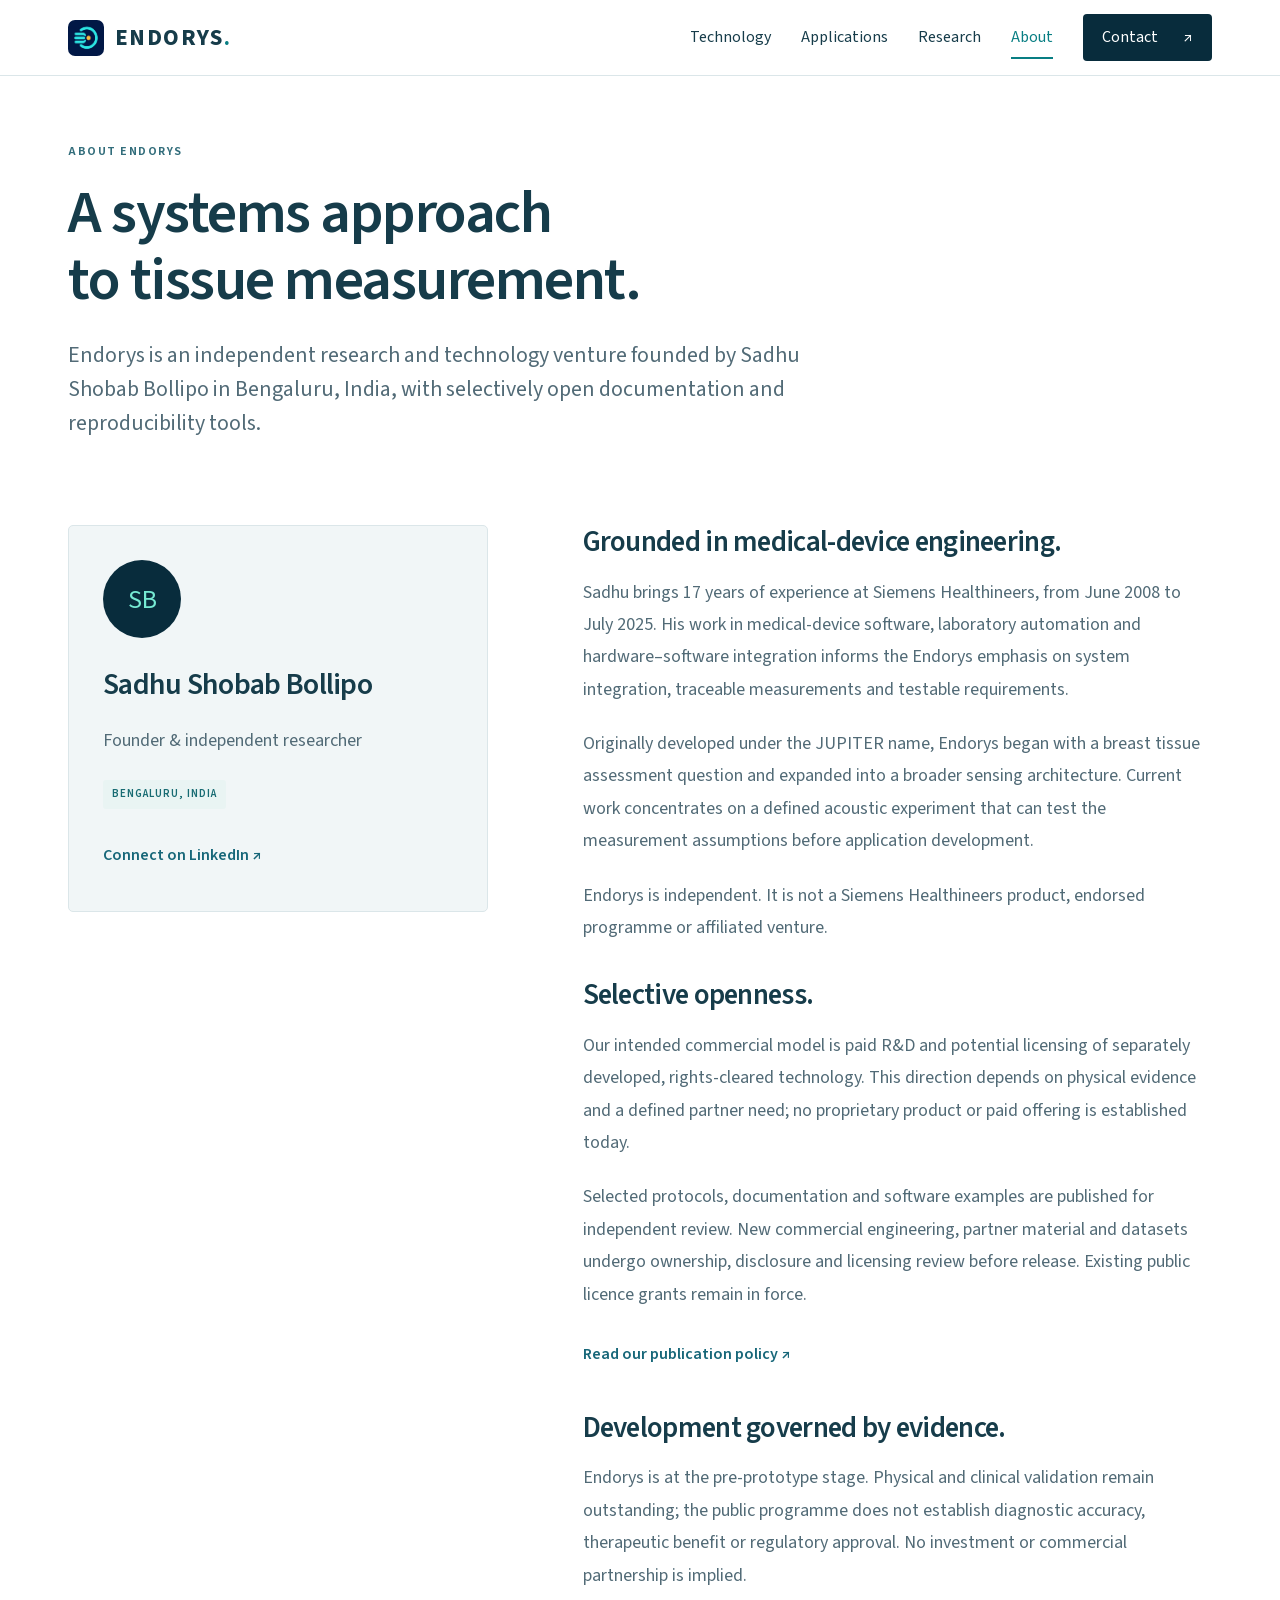
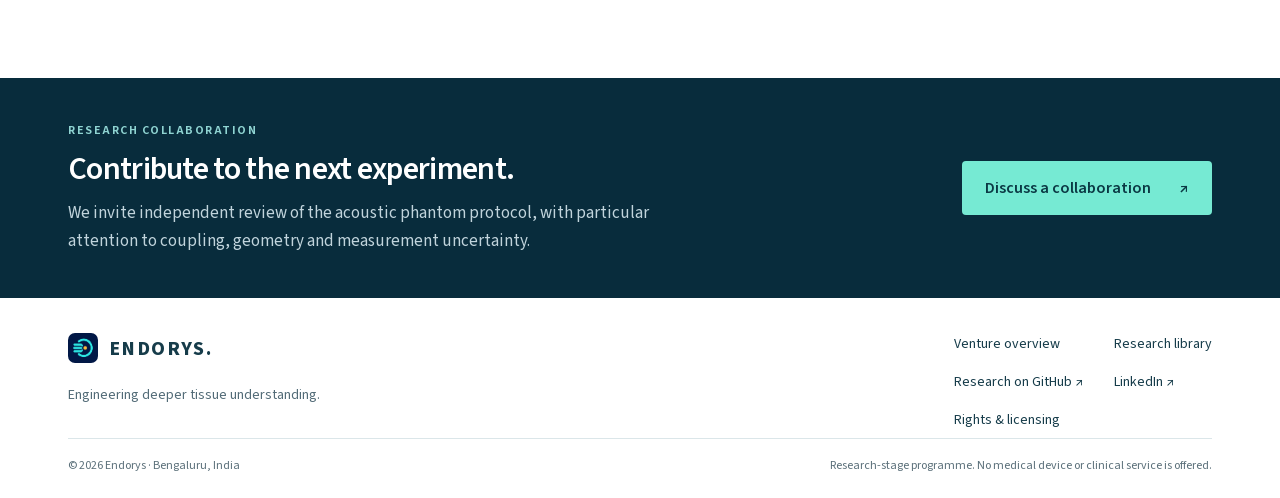
==== commit 749d60e1: "Refine the Endorys website navigation and evidence presentation" ====
--- a/about.html
+++ b/about.html
@@ -1 +1 @@
-<!doctype html><html lang="en"><head><meta charset="utf-8"><meta name="viewport" content="width=device-width,initial-scale=1"><meta name="theme-color" content="#082c3c"><title>About | Endorys</title><meta name="description" content="Learn about Endorys founder Sadhu Shobab Bollipo, his medical-device engineering experience and the independent research programme."><link rel="canonical" href="https://endorys.com/about.html"><meta property="og:title" content="About | Endorys"><meta property="og:description" content="Learn about Endorys founder Sadhu Shobab Bollipo, his medical-device engineering experience and the independent research programme."><meta property="og:type" content="website"><meta property="og:url" content="https://endorys.com/about.html"><meta property="og:image" content="https://endorys.com/platform-concept.png"><meta property="og:image:alt" content="Endorys research concept illustration; not a prototype or measured output"><link rel="icon" href="endorys-icon.png"><link rel="preload" href="source-sans-3.woff2" as="font" type="font/woff2" crossorigin><link rel="stylesheet" href="site.css?v=20261106-mature1"><script src="site.js?v=20261106-mature1" defer></script></head><body><a class="skip-link" href="#main">Skip to content</a><header class="header"><div class="shell header-inner"><a href="index.html" class="brand" aria-label="Endorys home"><img src="endorys-icon.png" alt="" width="36" height="36"><span>ENDORYS<span class="brand-dot">.</span></span></a><button class="menu-button" aria-expanded="false" aria-controls="primary-navigation">Menu <span aria-hidden="true">＋</span></button><nav id="primary-navigation" aria-label="Main navigation"><a href="technology.html">Technology</a><a href="applications.html">Applications</a><a href="research.html">Research</a><a href="about.html" aria-current="page">About</a><a class="nav-contact" href="contact.html">Contact <span aria-hidden="true">↗</span></a></nav></div></header><main id="main"><section class="page-hero shell"><span class="eyebrow">ABOUT ENDORYS</span><h1>A systems approach<br>to tissue measurement.</h1><p class="lead">Endorys is an independent research and technology venture founded by Sadhu Shobab Bollipo in Bengaluru, India, with selectively open documentation and reproducibility tools.</p></section><section class="shell content-section about-layout"><div class="founder-panel"><span class="monogram" aria-hidden="true">SB</span><h2>Sadhu Shobab Bollipo</h2><p>Founder & independent researcher</p><span class="tag">BENGALURU, INDIA</span><a class="text-link" href="https://www.linkedin.com/in/sadhushobab/">Connect on LinkedIn ↗</a></div><div class="prose"><h2>Grounded in medical-device engineering.</h2><p>Sadhu brings 17 years of experience at Siemens Healthineers, from June 2008 to July 2025. His work in medical-device software, laboratory automation and hardware–software integration informs the Endorys emphasis on system integration, traceable measurements and testable requirements.</p><p>Originally developed under the JUPITER name, Endorys began with a breast tissue assessment question and expanded into a broader sensing architecture. Current work concentrates on a defined acoustic experiment that can test the measurement assumptions before application development.</p><p>Endorys is independent. It is not a Siemens Healthineers product, endorsed programme or affiliated venture.</p><h2>Selective openness.</h2><p>Our intended commercial model is paid R&amp;D and potential licensing of separately developed, rights-cleared technology. This direction depends on physical evidence and a defined partner need; no proprietary product or paid offering is established today.</p><p>Selected protocols, documentation and software examples are published for independent review. New commercial engineering, partner material and datasets undergo ownership, disclosure and licensing review before release. Existing public licence grants remain in force.</p><a class="text-link" href="https://github.com/Endorys/platform/blob/main/OPENNESS.md">Read our publication policy ↗</a><h2>Development governed by evidence.</h2><p>Endorys is at the pre-prototype stage. Physical and clinical validation remain outstanding; the public programme does not establish diagnostic accuracy, therapeutic benefit or regulatory approval. No investment or commercial partnership is implied.</p></div></section><section class="cta"><div class="shell cta-inner"><div><span class="eyebrow">RESEARCH COLLABORATION</span><h2>Contribute to the next experiment.</h2><p>We invite independent review of the acoustic phantom protocol, with particular attention to coupling, geometry and measurement uncertainty.</p></div><a class="button button-light" href="contact.html">Discuss a collaboration <span aria-hidden="true">↗</span></a></div></section></main><footer class="footer"><div class="shell"><div class="footer-top"><div><a class="brand" href="index.html"><img src="endorys-icon.png" alt="" width="30" height="30"><span>ENDORYS.</span></a><p>Engineering deeper tissue understanding.</p></div><nav aria-label="Footer navigation"><a href="overview.html">Venture overview</a><a href="https://github.com/Endorys/platform">Research on GitHub ↗</a><a href="https://www.linkedin.com/company/endorys/">LinkedIn ↗</a><a href="https://github.com/Endorys/endorys.github.io/blob/main/LICENSE.md">Rights & licensing</a></nav></div><div class="footer-bottom"><span>© 2026 Endorys · Bengaluru, India</span><span>Research-stage programme. No medical device or clinical service is offered.</span></div></div></footer></body></html>+<!doctype html><html lang="en"><head><meta charset="utf-8"><meta name="viewport" content="width=device-width,initial-scale=1"><meta name="theme-color" content="#082c3c"><title>About | Endorys</title><meta name="description" content="Learn about Endorys founder Sadhu Shobab Bollipo, his medical-device engineering experience and the independent research programme."><link rel="canonical" href="https://endorys.com/about.html"><meta property="og:title" content="About | Endorys"><meta property="og:description" content="Learn about Endorys founder Sadhu Shobab Bollipo, his medical-device engineering experience and the independent research programme."><meta property="og:type" content="website"><meta property="og:url" content="https://endorys.com/about.html"><meta property="og:image" content="https://endorys.com/platform-concept.png"><meta property="og:image:alt" content="Endorys research concept illustration; not a prototype or measured output"><link rel="icon" href="endorys-icon.png"><link rel="preload" href="source-sans-3.woff2" as="font" type="font/woff2" crossorigin><link rel="stylesheet" href="site.css?v=20261106-mature1"><script src="site.js?v=20261109-ui" defer></script><link rel="stylesheet" href="site-ui.css?v=20261109-ui"></head><body><a class="skip-link" href="#main">Skip to content</a><header class="header"><div class="shell header-inner"><a href="index.html" class="brand" aria-label="Endorys home"><img src="endorys-icon.png" alt="" width="36" height="36"><span>ENDORYS<span class="brand-dot">.</span></span></a><button class="menu-button" aria-expanded="false" aria-controls="primary-navigation">Menu <span aria-hidden="true">＋</span></button><nav id="primary-navigation" aria-label="Main navigation"><a href="technology.html">Technology</a><a href="applications.html">Applications</a><a href="research.html">Research</a><a href="about.html" aria-current="page">About</a><a class="nav-contact" href="contact.html">Contact <span aria-hidden="true">↗</span></a></nav></div></header><main id="main" tabindex="-1"><section class="page-hero shell"><span class="eyebrow">ABOUT ENDORYS</span><h1>A systems approach<br>to tissue measurement.</h1><p class="lead">Endorys is an independent research and technology venture founded by Sadhu Shobab Bollipo in Bengaluru, India, with selectively open documentation and reproducibility tools.</p></section><section class="shell content-section about-layout"><div class="founder-panel"><span class="monogram" aria-hidden="true">SB</span><h2>Sadhu Shobab Bollipo</h2><p>Founder & independent researcher</p><span class="tag">BENGALURU, INDIA</span><a class="text-link" href="https://www.linkedin.com/in/sadhushobab/">Connect on LinkedIn ↗</a></div><div class="prose"><h2>Grounded in medical-device engineering.</h2><p>Sadhu brings 17 years of experience at Siemens Healthineers, from June 2008 to July 2025. His work in medical-device software, laboratory automation and hardware–software integration informs the Endorys emphasis on system integration, traceable measurements and testable requirements.</p><p>Originally developed under the JUPITER name, Endorys began with a breast tissue assessment question and expanded into a broader sensing architecture. Current work concentrates on a defined acoustic experiment that can test the measurement assumptions before application development.</p><p>Endorys is independent. It is not a Siemens Healthineers product, endorsed programme or affiliated venture.</p><h2>Selective openness.</h2><p>Our intended commercial model is paid R&amp;D and potential licensing of separately developed, rights-cleared technology. This direction depends on physical evidence and a defined partner need; no proprietary product or paid offering is established today.</p><p>Selected protocols, documentation and software examples are published for independent review. New commercial engineering, partner material and datasets undergo ownership, disclosure and licensing review before release. Existing public licence grants remain in force.</p><a class="text-link" href="https://github.com/Endorys/platform/blob/main/OPENNESS.md">Read our publication policy ↗</a><h2>Development governed by evidence.</h2><p>Endorys is at the pre-prototype stage. Physical and clinical validation remain outstanding; the public programme does not establish diagnostic accuracy, therapeutic benefit or regulatory approval. No investment or commercial partnership is implied.</p></div></section><section class="cta"><div class="shell cta-inner"><div><span class="eyebrow">RESEARCH COLLABORATION</span><h2>Contribute to the next experiment.</h2><p>We invite independent review of the acoustic phantom protocol, with particular attention to coupling, geometry and measurement uncertainty.</p></div><a class="button button-light" href="contact.html">Discuss a collaboration <span aria-hidden="true">↗</span></a></div></section></main><footer class="footer"><div class="shell"><div class="footer-top"><div><a class="brand" href="index.html"><img src="endorys-icon.png" alt="" width="30" height="30"><span>ENDORYS.</span></a><p>Engineering deeper tissue understanding.</p></div><nav aria-label="Footer navigation"><a href="overview.html">Venture overview</a><a href="research-library.html">Research library</a><a href="https://github.com/Endorys/platform">Research on GitHub ↗</a><a href="https://www.linkedin.com/company/endorys/">LinkedIn ↗</a><a href="https://github.com/Endorys/endorys.github.io/blob/main/LICENSE.md">Rights & licensing</a></nav></div><div class="footer-bottom"><span>© 2026 Endorys · Bengaluru, India</span><span>Research-stage programme. No medical device or clinical service is offered.</span></div></div></footer></body></html>
--- a/site-ui.css
+++ b/site-ui.css
@@ -0,0 +1,240 @@
+/* Shared navigation and evidence cues for the public site. */
+html {
+  scroll-padding-top: 6rem;
+}
+
+.header {
+  height: 76px;
+}
+
+.header nav > a[aria-current="location"] {
+  color: #126472;
+  text-decoration: underline;
+  text-underline-offset: 0.4em;
+}
+
+.skip-link:focus {
+  position: fixed;
+  border-radius: 4px;
+}
+
+.home-hero h1 {
+  font-size: clamp(2.5rem, 4.15vw, 3.5rem);
+  text-wrap: balance;
+}
+
+.home-hero h1 em {
+  color: #146b70;
+}
+
+.breadcrumb {
+  display: flex;
+  flex-wrap: wrap;
+  align-items: center;
+  gap: 0.4rem 0.7rem;
+  padding-block: 1rem;
+  color: #526b77;
+  font-size: 0.9375rem;
+}
+
+.breadcrumb a {
+  color: #126472;
+  text-decoration: underline;
+  text-underline-offset: 0.18em;
+}
+
+.evidence-chip {
+  display: inline-flex;
+  align-items: center;
+  padding: 0.3rem 0.65rem;
+  margin: 1.1rem 0 0;
+  border: 1px solid #c8e1e2;
+  border-radius: 4px;
+  background: #edf6f6;
+  color: #164b55;
+  font-size: 0.875rem;
+  font-weight: 650;
+}
+
+.section-links {
+  display: flex;
+  flex-wrap: wrap;
+  align-items: baseline;
+  gap: 0.25rem 1rem;
+  margin-top: 1.35rem;
+  padding-top: 0.65rem;
+  border-top: 1px solid #dbe6e9;
+  font-size: 0.9375rem;
+}
+
+.section-links > span {
+  color: #526b77;
+  font-weight: 650;
+}
+
+.section-links ul {
+  display: flex;
+  flex-wrap: wrap;
+  gap: 0 1.1rem;
+  margin: 0;
+  padding: 0;
+  list-style: none;
+}
+
+.section-links a {
+  display: inline-flex;
+  align-items: center;
+  min-height: 44px;
+  color: #126472;
+  text-decoration: underline;
+  text-underline-offset: 0.18em;
+}
+
+.library-page .hero .section-links {
+  border-color: #335662;
+}
+
+.library-page .hero .eyebrow,
+.library-page .hero .section-links > span {
+  color: #c4d8df;
+}
+
+.library-page .hero .section-links a,
+.library-page .hero .text-link.light {
+  color: #a6f0e0;
+}
+
+.library-page .header .brand-dot {
+  color: #146b70;
+}
+
+.library-page .hero-grid {
+  padding-block: clamp(2rem, 4.5vw, 4rem);
+}
+
+.overview-content {
+  max-width: 1050px;
+  padding-bottom: 3rem;
+}
+
+.overview-content > .eyebrow {
+  margin-top: 1.5rem;
+}
+
+.overview-content > h1 {
+  max-width: 16ch;
+  text-wrap: balance;
+}
+
+.overview-content > p {
+  max-width: 68ch;
+}
+
+.overview-content .print-hint {
+  font-size: 0.9rem;
+}
+
+.overview-content .stage {
+  padding: 1rem 1.25rem;
+  border-left: 3px solid #087e83;
+  background: #f1f6f7;
+}
+
+.overview-content .grid {
+  display: grid;
+  grid-template-columns: repeat(2, minmax(0, 1fr));
+  gap: clamp(1.5rem, 5vw, 4rem);
+}
+
+.overview-content section {
+  min-width: 0;
+  margin-top: 1.75rem;
+  padding-top: 1.35rem;
+  border-top: 1px solid #dbe6e9;
+  overflow-wrap: anywhere;
+}
+
+.overview-content h2 {
+  margin-bottom: 0.75rem;
+  font-size: clamp(1.3rem, 2.5vw, 1.65rem);
+}
+
+.overview-content section p,
+.overview-content section li {
+  font-size: 1rem;
+}
+
+.overview-content section a {
+  color: #126472;
+  text-decoration: underline;
+  text-underline-offset: 0.18em;
+}
+
+.overview-content .meta,
+.overview-content .note {
+  font-size: 0.875rem;
+}
+
+@media (max-width: 800px) {
+  .header {
+    height: 66px;
+  }
+
+  .header nav {
+    top: 100%;
+    max-height: calc(100dvh - 66px);
+    overflow-y: auto;
+  }
+
+  html:not(.nav-enhanced) .header {
+    position: relative;
+    height: auto;
+  }
+
+  html:not(.nav-enhanced) .header-inner {
+    flex-wrap: wrap;
+    padding-block: 0.5rem;
+  }
+
+  html:not(.nav-enhanced) .header nav {
+    position: static;
+    display: flex;
+    flex-wrap: wrap;
+    gap: 0 0.75rem;
+    max-height: none;
+    padding: 0;
+    border: 0;
+    box-shadow: none;
+  }
+
+  html:not(.nav-enhanced) .menu-button {
+    display: none;
+  }
+}
+
+@media (max-width: 560px) {
+  .home-hero h1 {
+    font-size: clamp(2.05rem, 8.6vw, 2.75rem);
+  }
+
+  .overview-content .grid {
+    grid-template-columns: 1fr;
+    gap: 0;
+  }
+}
+
+@media print {
+  .overview-content .breadcrumb,
+  .overview-content .print-hint {
+    display: none;
+  }
+
+  .overview-content .grid {
+    grid-template-columns: repeat(2, minmax(0, 1fr));
+    gap: 1rem;
+  }
+
+  .overview-content section {
+    break-inside: avoid;
+  }
+}
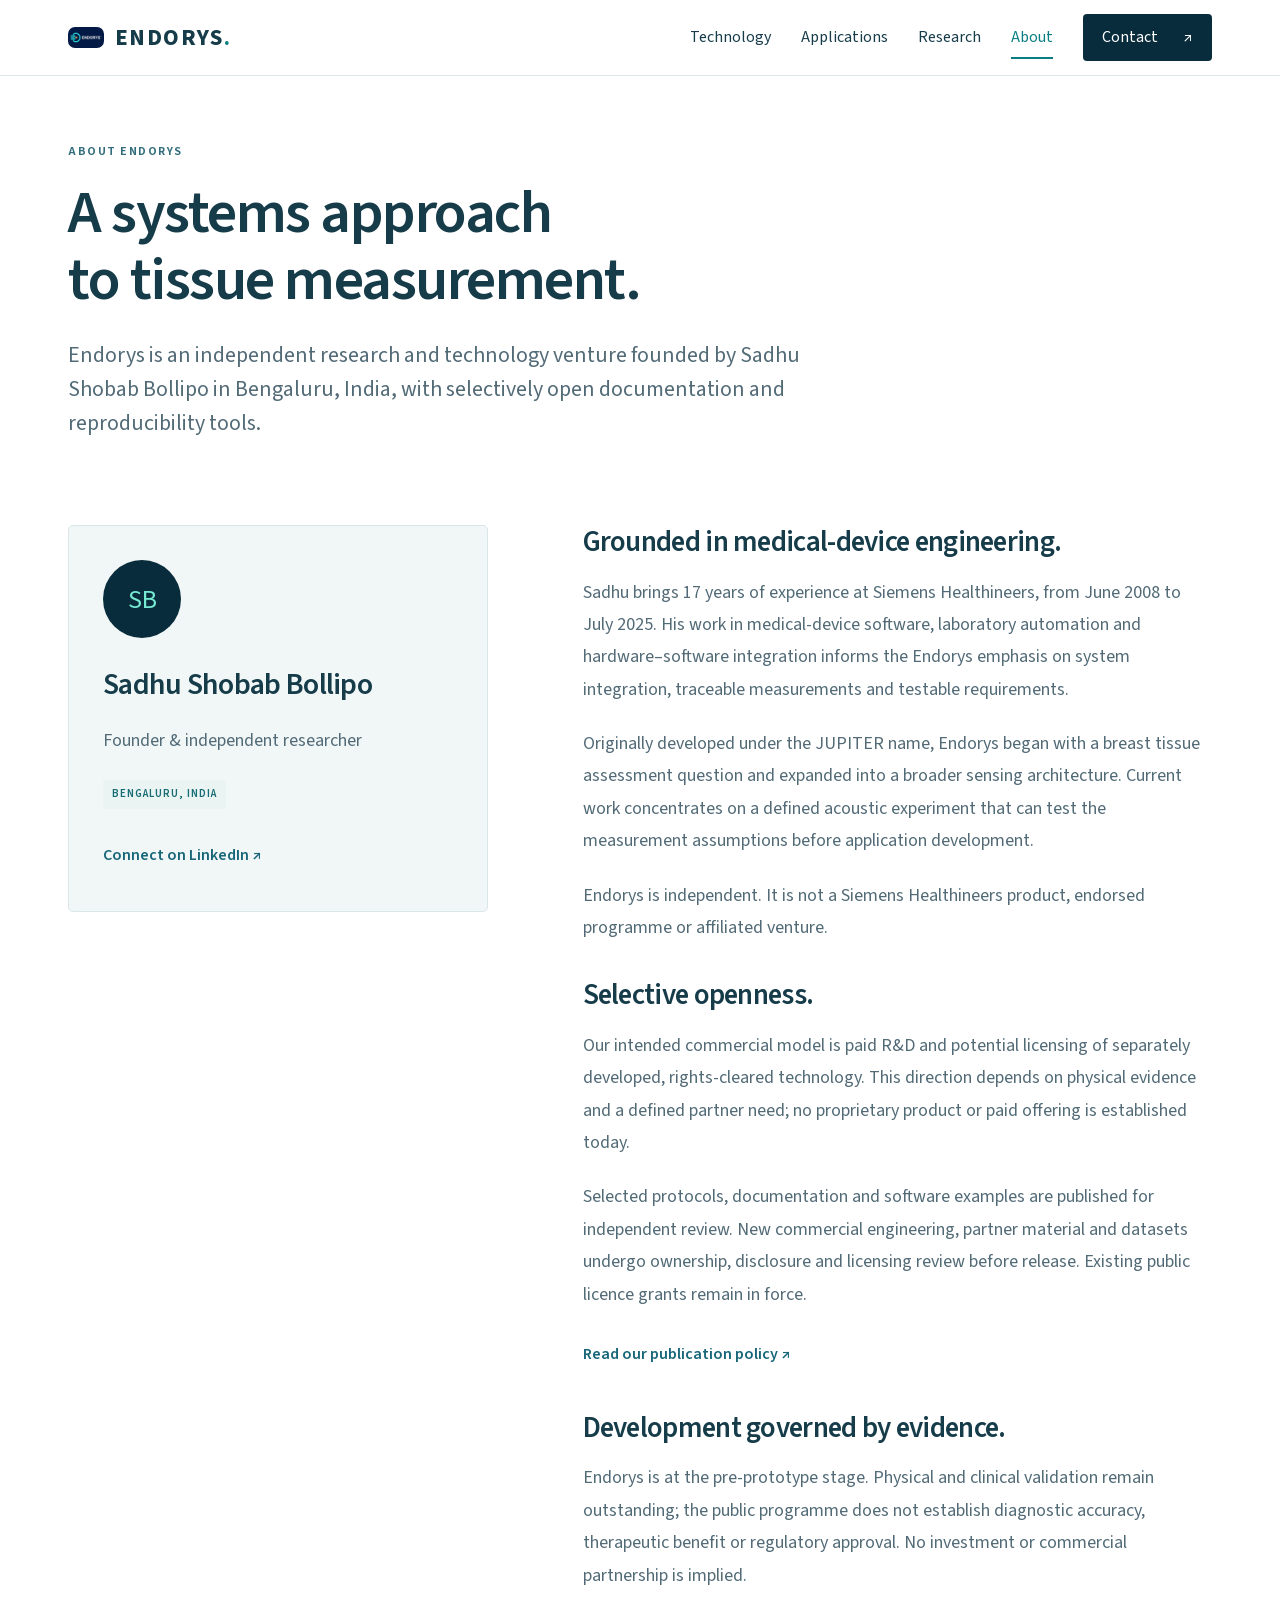
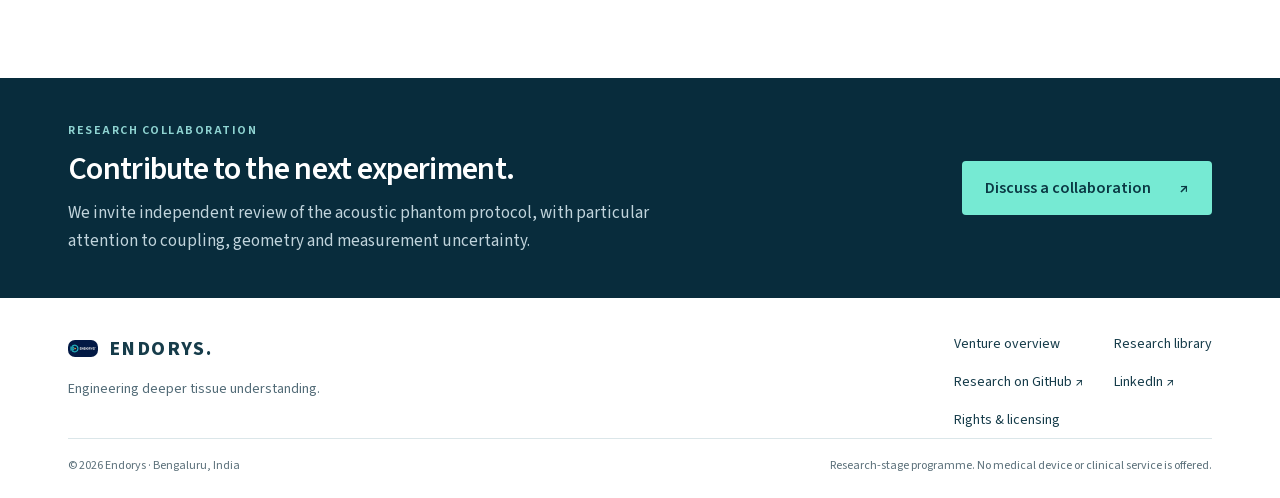
==== commit 0643023a: "Fix image references and update metadata in about.html Updated image references and metadata in abou" ====
--- a/about.html
+++ b/about.html
@@ -1 +1 @@
-<!doctype html><html lang="en"><head><meta charset="utf-8"><meta name="viewport" content="width=device-width,initial-scale=1"><meta name="theme-color" content="#082c3c"><title>About | Endorys</title><meta name="description" content="Learn about Endorys founder Sadhu Shobab Bollipo, his medical-device engineering experience and the independent research programme."><link rel="canonical" href="https://endorys.com/about.html"><meta property="og:title" content="About | Endorys"><meta property="og:description" content="Learn about Endorys founder Sadhu Shobab Bollipo, his medical-device engineering experience and the independent research programme."><meta property="og:type" content="website"><meta property="og:url" content="https://endorys.com/about.html"><meta property="og:image" content="https://endorys.com/platform-concept.png"><meta property="og:image:alt" content="Endorys research concept illustration; not a prototype or measured output"><link rel="icon" href="endorys-icon.png"><link rel="preload" href="source-sans-3.woff2" as="font" type="font/woff2" crossorigin><link rel="stylesheet" href="site.css?v=20261106-mature1"><script src="site.js?v=20261109-ui" defer></script><link rel="stylesheet" href="site-ui.css?v=20261109-ui"></head><body><a class="skip-link" href="#main">Skip to content</a><header class="header"><div class="shell header-inner"><a href="index.html" class="brand" aria-label="Endorys home"><img src="endorys-icon.png" alt="" width="36" height="36"><span>ENDORYS<span class="brand-dot">.</span></span></a><button class="menu-button" aria-expanded="false" aria-controls="primary-navigation">Menu <span aria-hidden="true">＋</span></button><nav id="primary-navigation" aria-label="Main navigation"><a href="technology.html">Technology</a><a href="applications.html">Applications</a><a href="research.html">Research</a><a href="about.html" aria-current="page">About</a><a class="nav-contact" href="contact.html">Contact <span aria-hidden="true">↗</span></a></nav></div></header><main id="main" tabindex="-1"><section class="page-hero shell"><span class="eyebrow">ABOUT ENDORYS</span><h1>A systems approach<br>to tissue measurement.</h1><p class="lead">Endorys is an independent research and technology venture founded by Sadhu Shobab Bollipo in Bengaluru, India, with selectively open documentation and reproducibility tools.</p></section><section class="shell content-section about-layout"><div class="founder-panel"><span class="monogram" aria-hidden="true">SB</span><h2>Sadhu Shobab Bollipo</h2><p>Founder & independent researcher</p><span class="tag">BENGALURU, INDIA</span><a class="text-link" href="https://www.linkedin.com/in/sadhushobab/">Connect on LinkedIn ↗</a></div><div class="prose"><h2>Grounded in medical-device engineering.</h2><p>Sadhu brings 17 years of experience at Siemens Healthineers, from June 2008 to July 2025. His work in medical-device software, laboratory automation and hardware–software integration informs the Endorys emphasis on system integration, traceable measurements and testable requirements.</p><p>Originally developed under the JUPITER name, Endorys began with a breast tissue assessment question and expanded into a broader sensing architecture. Current work concentrates on a defined acoustic experiment that can test the measurement assumptions before application development.</p><p>Endorys is independent. It is not a Siemens Healthineers product, endorsed programme or affiliated venture.</p><h2>Selective openness.</h2><p>Our intended commercial model is paid R&amp;D and potential licensing of separately developed, rights-cleared technology. This direction depends on physical evidence and a defined partner need; no proprietary product or paid offering is established today.</p><p>Selected protocols, documentation and software examples are published for independent review. New commercial engineering, partner material and datasets undergo ownership, disclosure and licensing review before release. Existing public licence grants remain in force.</p><a class="text-link" href="https://github.com/Endorys/platform/blob/main/OPENNESS.md">Read our publication policy ↗</a><h2>Development governed by evidence.</h2><p>Endorys is at the pre-prototype stage. Physical and clinical validation remain outstanding; the public programme does not establish diagnostic accuracy, therapeutic benefit or regulatory approval. No investment or commercial partnership is implied.</p></div></section><section class="cta"><div class="shell cta-inner"><div><span class="eyebrow">RESEARCH COLLABORATION</span><h2>Contribute to the next experiment.</h2><p>We invite independent review of the acoustic phantom protocol, with particular attention to coupling, geometry and measurement uncertainty.</p></div><a class="button button-light" href="contact.html">Discuss a collaboration <span aria-hidden="true">↗</span></a></div></section></main><footer class="footer"><div class="shell"><div class="footer-top"><div><a class="brand" href="index.html"><img src="endorys-icon.png" alt="" width="30" height="30"><span>ENDORYS.</span></a><p>Engineering deeper tissue understanding.</p></div><nav aria-label="Footer navigation"><a href="overview.html">Venture overview</a><a href="research-library.html">Research library</a><a href="https://github.com/Endorys/platform">Research on GitHub ↗</a><a href="https://www.linkedin.com/company/endorys/">LinkedIn ↗</a><a href="https://github.com/Endorys/endorys.github.io/blob/main/LICENSE.md">Rights & licensing</a></nav></div><div class="footer-bottom"><span>© 2026 Endorys · Bengaluru, India</span><span>Research-stage programme. No medical device or clinical service is offered.</span></div></div></footer></body></html>+<!doctype html><html lang="en"><head><meta charset="utf-8"><meta name="viewport" content="width=device-width,initial-scale=1"><meta name="theme-color" content="#082c3c"><title>About | Endorys</title><meta name="description" content="Learn about Endorys founder Sadhu Shobab Bollipo, his medical-device engineering experience and the independent research programme."><link rel="canonical" href="https://endorys.com/about.html"><meta property="og:title" content="About | Endorys"><meta property="og:description" content="Learn about Endorys founder Sadhu Shobab Bollipo, his medical-device engineering experience and the independent research programme."><meta property="og:type" content="website"><meta property="og:url" content="https://endorys.com/about.html"><meta property="og:image" content="https://endorys.com/platform-concept.png"><meta property="og:image:alt" content="Endorys research concept illustration; not a prototype or measured output"><link rel="icon" href="Endorys_TM2.jpg"><link rel="preload" href="source-sans-3.woff2" as="font" type="font/woff2" crossorigin><link rel="stylesheet" href="site.css?v=20261106-mature1"><script src="site.js?v=20261109-ui" defer></script><link rel="stylesheet" href="site-ui.css?v=20261109-ui"></head><body><a class="skip-link" href="#main">Skip to content</a><header class="header"><div class="shell header-inner"><a href="index.html" class="brand" aria-label="Endorys home"><img src="Endorys_TM2.jpg" alt="" width="36" height="36"><span>ENDORYS<span class="brand-dot">.</span></span></a><button class="menu-button" aria-expanded="false" aria-controls="primary-navigation">Menu <span aria-hidden="true">＋</span></button><nav id="primary-navigation" aria-label="Main navigation"><a href="technology.html">Technology</a><a href="applications.html">Applications</a><a href="research.html">Research</a><a href="about.html" aria-current="page">About</a><a class="nav-contact" href="contact.html">Contact <span aria-hidden="true">↗</span></a></nav></div></header><main id="main" tabindex="-1"><section class="page-hero shell"><span class="eyebrow">ABOUT ENDORYS</span><h1>A systems approach<br>to tissue measurement.</h1><p class="lead">Endorys is an independent research and technology venture founded by Sadhu Shobab Bollipo in Bengaluru, India, with selectively open documentation and reproducibility tools.</p></section><section class="shell content-section about-layout"><div class="founder-panel"><span class="monogram" aria-hidden="true">SB</span><h2>Sadhu Shobab Bollipo</h2><p>Founder & independent researcher</p><span class="tag">BENGALURU, INDIA</span><a class="text-link" href="https://www.linkedin.com/in/sadhushobab/">Connect on LinkedIn ↗</a></div><div class="prose"><h2>Grounded in medical-device engineering.</h2><p>Sadhu brings 17 years of experience at Siemens Healthineers, from June 2008 to July 2025. His work in medical-device software, laboratory automation and hardware–software integration informs the Endorys emphasis on system integration, traceable measurements and testable requirements.</p><p>Originally developed under the JUPITER name, Endorys began with a breast tissue assessment question and expanded into a broader sensing architecture. Current work concentrates on a defined acoustic experiment that can test the measurement assumptions before application development.</p><p>Endorys is independent. It is not a Siemens Healthineers product, endorsed programme or affiliated venture.</p><h2>Selective openness.</h2><p>Our intended commercial model is paid R&amp;D and potential licensing of separately developed, rights-cleared technology. This direction depends on physical evidence and a defined partner need; no proprietary product or paid offering is established today.</p><p>Selected protocols, documentation and software examples are published for independent review. New commercial engineering, partner material and datasets undergo ownership, disclosure and licensing review before release. Existing public licence grants remain in force.</p><a class="text-link" href="https://github.com/Endorys/platform/blob/main/OPENNESS.md">Read our publication policy ↗</a><h2>Development governed by evidence.</h2><p>Endorys is at the pre-prototype stage. Physical and clinical validation remain outstanding; the public programme does not establish diagnostic accuracy, therapeutic benefit or regulatory approval. No investment or commercial partnership is implied.</p></div></section><section class="cta"><div class="shell cta-inner"><div><span class="eyebrow">RESEARCH COLLABORATION</span><h2>Contribute to the next experiment.</h2><p>We invite independent review of the acoustic phantom protocol, with particular attention to coupling, geometry and measurement uncertainty.</p></div><a class="button button-light" href="contact.html">Discuss a collaboration <span aria-hidden="true">↗</span></a></div></section></main><footer class="footer"><div class="shell"><div class="footer-top"><div><a class="brand" href="index.html"><img src="Endorys_TM2.jpg" alt="" width="30" height="30"><span>ENDORYS.</span></a><p>Engineering deeper tissue understanding.</p></div><nav aria-label="Footer navigation"><a href="overview.html">Venture overview</a><a href="research-library.html">Research library</a><a href="https://github.com/Endorys/platform">Research on GitHub ↗</a><a href="https://www.linkedin.com/company/endorys/">LinkedIn ↗</a><a href="https://github.com/Endorys/endorys.github.io/blob/main/LICENSE.md">Rights & licensing</a></nav></div><div class="footer-bottom"><span>© 2026 Endorys · Bengaluru, India</span><span>Research-stage programme. No medical device or clinical service is offered.</span></div></div></footer></body></html>
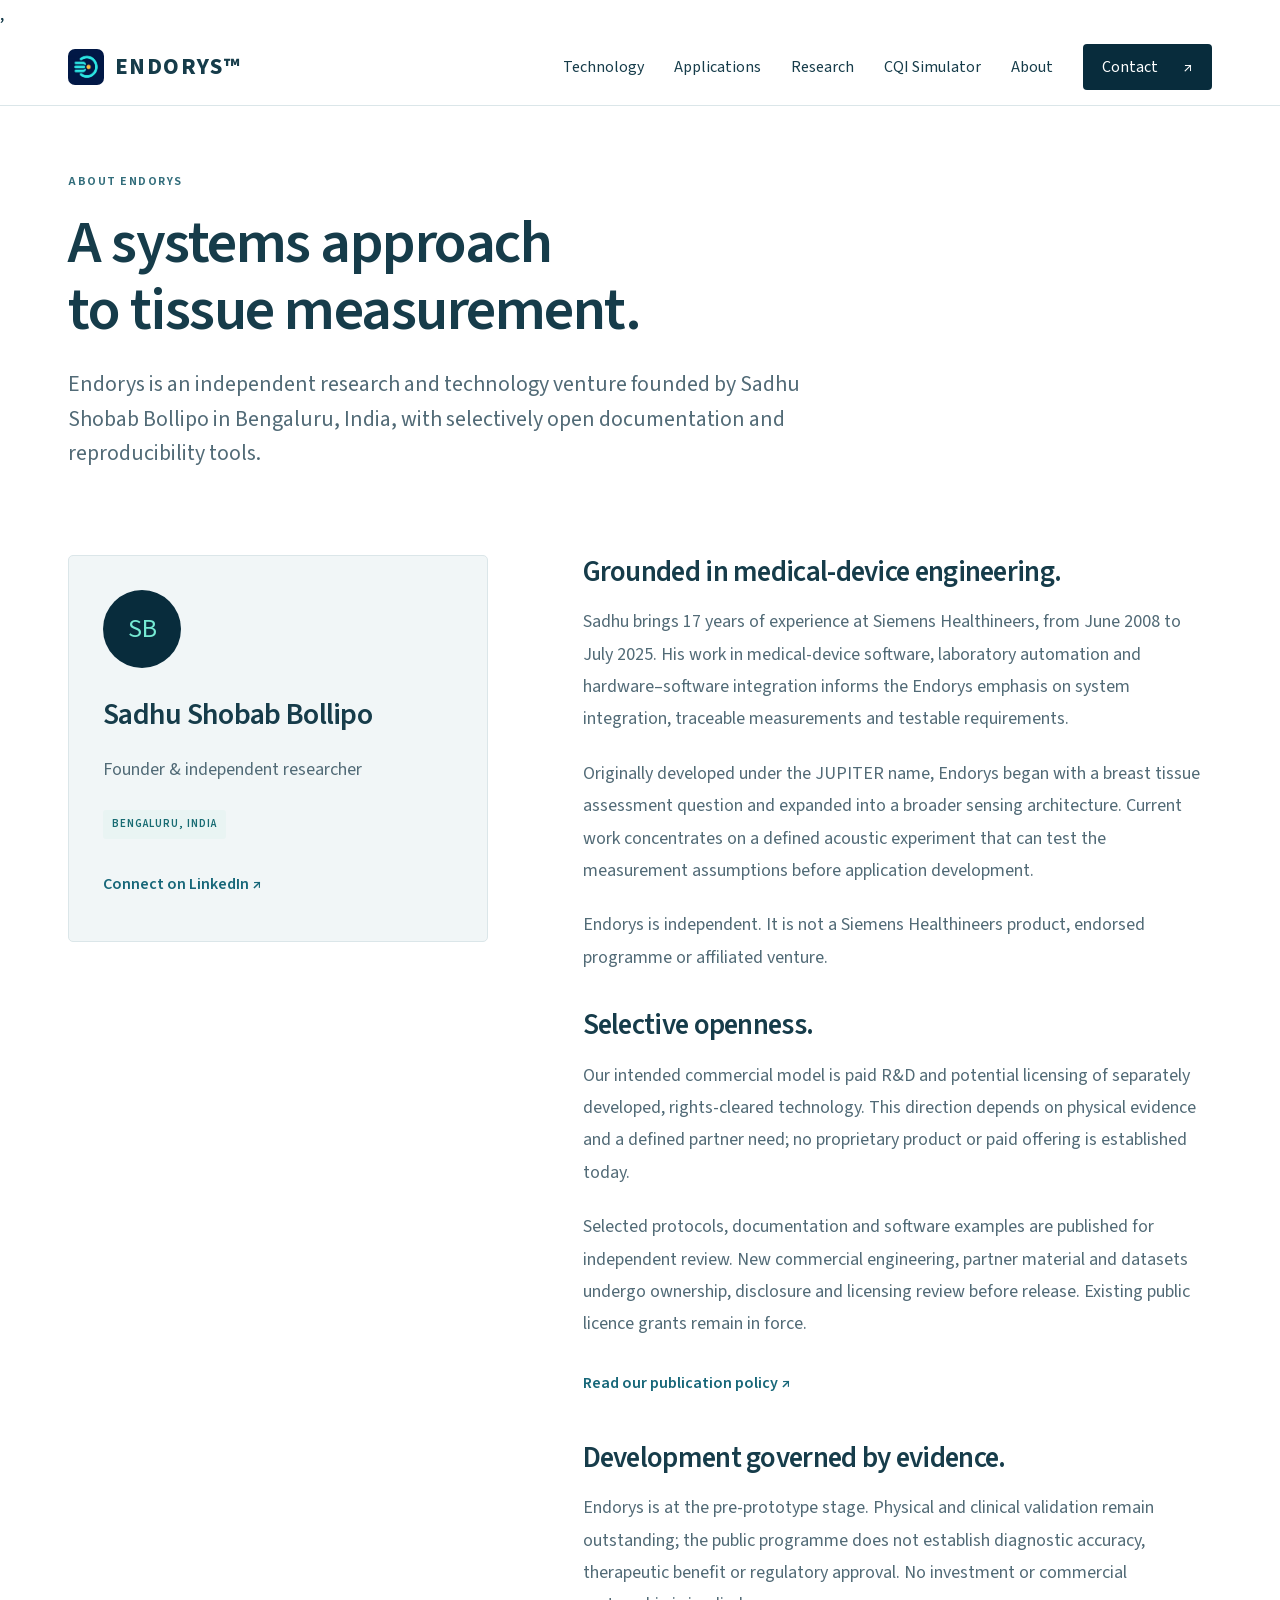
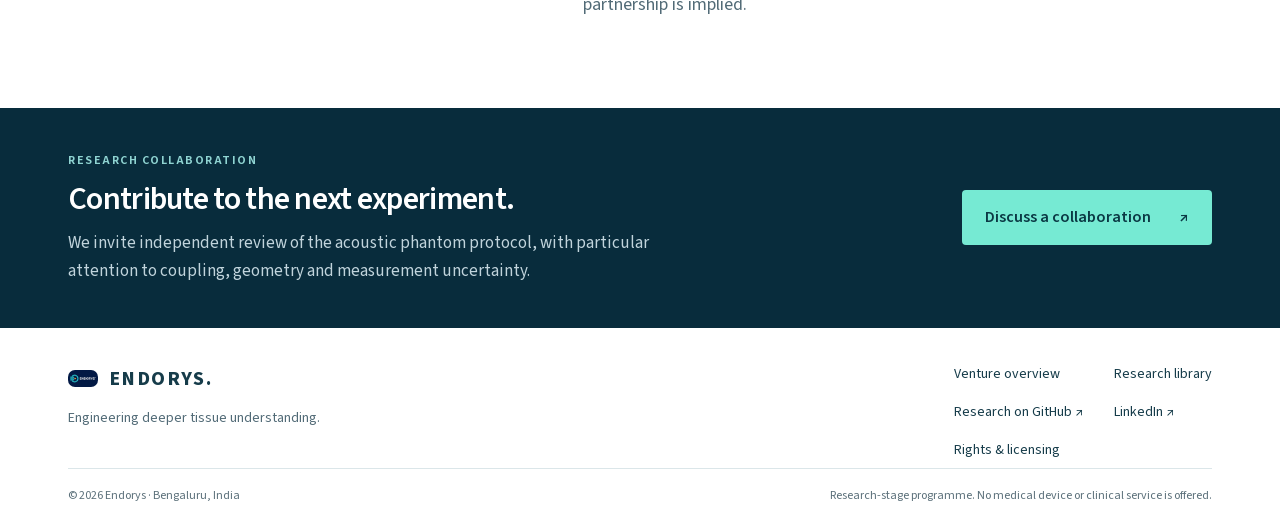
==== commit 3a2ade4f: "Revise about.html with updated content and layout Updated the about.html file with new content and s" ====
--- a/about.html
+++ b/about.html
@@ -1 +1,31 @@
-<!doctype html><html lang="en"><head><meta charset="utf-8"><meta name="viewport" content="width=device-width,initial-scale=1"><meta name="theme-color" content="#082c3c"><title>About | Endorys</title><meta name="description" content="Learn about Endorys founder Sadhu Shobab Bollipo, his medical-device engineering experience and the independent research programme."><link rel="canonical" href="https://endorys.com/about.html"><meta property="og:title" content="About | Endorys"><meta property="og:description" content="Learn about Endorys founder Sadhu Shobab Bollipo, his medical-device engineering experience and the independent research programme."><meta property="og:type" content="website"><meta property="og:url" content="https://endorys.com/about.html"><meta property="og:image" content="https://endorys.com/platform-concept.png"><meta property="og:image:alt" content="Endorys research concept illustration; not a prototype or measured output"><link rel="icon" href="Endorys_TM2.jpg"><link rel="preload" href="source-sans-3.woff2" as="font" type="font/woff2" crossorigin><link rel="stylesheet" href="site.css?v=20261106-mature1"><script src="site.js?v=20261109-ui" defer></script><link rel="stylesheet" href="site-ui.css?v=20261109-ui"></head><body><a class="skip-link" href="#main">Skip to content</a><header class="header"><div class="shell header-inner"><a href="index.html" class="brand" aria-label="Endorys home"><img src="Endorys_TM2.jpg" alt="" width="36" height="36"><span>ENDORYS<span class="brand-dot">.</span></span></a><button class="menu-button" aria-expanded="false" aria-controls="primary-navigation">Menu <span aria-hidden="true">＋</span></button><nav id="primary-navigation" aria-label="Main navigation"><a href="technology.html">Technology</a><a href="applications.html">Applications</a><a href="research.html">Research</a><a href="about.html" aria-current="page">About</a><a class="nav-contact" href="contact.html">Contact <span aria-hidden="true">↗</span></a></nav></div></header><main id="main" tabindex="-1"><section class="page-hero shell"><span class="eyebrow">ABOUT ENDORYS</span><h1>A systems approach<br>to tissue measurement.</h1><p class="lead">Endorys is an independent research and technology venture founded by Sadhu Shobab Bollipo in Bengaluru, India, with selectively open documentation and reproducibility tools.</p></section><section class="shell content-section about-layout"><div class="founder-panel"><span class="monogram" aria-hidden="true">SB</span><h2>Sadhu Shobab Bollipo</h2><p>Founder & independent researcher</p><span class="tag">BENGALURU, INDIA</span><a class="text-link" href="https://www.linkedin.com/in/sadhushobab/">Connect on LinkedIn ↗</a></div><div class="prose"><h2>Grounded in medical-device engineering.</h2><p>Sadhu brings 17 years of experience at Siemens Healthineers, from June 2008 to July 2025. His work in medical-device software, laboratory automation and hardware–software integration informs the Endorys emphasis on system integration, traceable measurements and testable requirements.</p><p>Originally developed under the JUPITER name, Endorys began with a breast tissue assessment question and expanded into a broader sensing architecture. Current work concentrates on a defined acoustic experiment that can test the measurement assumptions before application development.</p><p>Endorys is independent. It is not a Siemens Healthineers product, endorsed programme or affiliated venture.</p><h2>Selective openness.</h2><p>Our intended commercial model is paid R&amp;D and potential licensing of separately developed, rights-cleared technology. This direction depends on physical evidence and a defined partner need; no proprietary product or paid offering is established today.</p><p>Selected protocols, documentation and software examples are published for independent review. New commercial engineering, partner material and datasets undergo ownership, disclosure and licensing review before release. Existing public licence grants remain in force.</p><a class="text-link" href="https://github.com/Endorys/platform/blob/main/OPENNESS.md">Read our publication policy ↗</a><h2>Development governed by evidence.</h2><p>Endorys is at the pre-prototype stage. Physical and clinical validation remain outstanding; the public programme does not establish diagnostic accuracy, therapeutic benefit or regulatory approval. No investment or commercial partnership is implied.</p></div></section><section class="cta"><div class="shell cta-inner"><div><span class="eyebrow">RESEARCH COLLABORATION</span><h2>Contribute to the next experiment.</h2><p>We invite independent review of the acoustic phantom protocol, with particular attention to coupling, geometry and measurement uncertainty.</p></div><a class="button button-light" href="contact.html">Discuss a collaboration <span aria-hidden="true">↗</span></a></div></section></main><footer class="footer"><div class="shell"><div class="footer-top"><div><a class="brand" href="index.html"><img src="Endorys_TM2.jpg" alt="" width="30" height="30"><span>ENDORYS.</span></a><p>Engineering deeper tissue understanding.</p></div><nav aria-label="Footer navigation"><a href="overview.html">Venture overview</a><a href="research-library.html">Research library</a><a href="https://github.com/Endorys/platform">Research on GitHub ↗</a><a href="https://www.linkedin.com/company/endorys/">LinkedIn ↗</a><a href="https://github.com/Endorys/endorys.github.io/blob/main/LICENSE.md">Rights & licensing</a></nav></div><div class="footer-bottom"><span>© 2026 Endorys · Bengaluru, India</span><span>Research-stage programme. No medical device or clinical service is offered.</span></div></div></footer></body></html>
+<!doctype html><html lang="en"><head><meta charset="utf-8">
+  <meta name="viewport" content="width=device-width,initial-scale=1">
+  <meta name="theme-color" content="#082c3c"><title>About | Endorys</title>,
+  <meta name="description" content="Learn about Endorys founder Sadhu Shobab Bollipo, his medical-device engineering experience and the independent research programme.">
+  <link rel="canonical" href="https://endorys.com/about.html"><meta property="og:title" content="About | Endorys">
+  <meta property="og:description" content="Learn about Endorys founder Sadhu Shobab Bollipo, his medical-device engineering experience and the independent research programme.">
+  <meta property="og:type" content="website"><meta property="og:url" content="https://endorys.com/about.html">
+  <meta property="og:image" content="https://endorys.com/platform-concept.png">
+  <meta property="og:image:alt" content="Endorys research concept illustration; not a prototype or measured output">
+  <link rel="icon" href="Endorys_TM2.jpg"><link rel="preload" href="source-sans-3.woff2" as="font" type="font/woff2" crossorigin>
+  <link rel="stylesheet" href="site.css?v=20261106-mature1"><script src="site.js?v=20261109-ui" defer></script>
+  <link rel="stylesheet" href="site-ui.css?v=20261109-ui"></head><body><a class="skip-link" href="#main">Skip to content</a>
+      <header class="header">
+    <div class="shell header-inner">
+      <a href="index.html" class="brand" aria-label="Endorys home">
+        <img src="endorys-icon.png" alt="" width="36" height="36">
+        <span>ENDORYS&trade;</span>
+      </a>
+      <button class="menu-button" aria-expanded="false" aria-controls="primary-navigation">Menu <span aria-hidden="true">＋</span></button>
+      <nav id="primary-navigation" aria-label="Main navigation">
+        <a href="technology.html">Technology</a>
+        <a href="applications.html">Applications</a>
+        <a href="research.html">Research</a>
+        <a href="check.html">CQI Simulator</a>
+        <a href="about.html">About</a>
+        <a class="nav-contact" href="contact.html">Contact <span aria-hidden="true">↗</span></a>
+      </nav>
+    </div>
+  </header>
+
+    <main id="main" tabindex="-1"><section class="page-hero shell"><span class="eyebrow">ABOUT ENDORYS</span><h1>A systems approach<br>to tissue measurement.</h1><p class="lead">Endorys is an independent research and technology venture founded by Sadhu Shobab Bollipo in Bengaluru, India, with selectively open documentation and reproducibility tools.</p></section><section class="shell content-section about-layout"><div class="founder-panel"><span class="monogram" aria-hidden="true">SB</span><h2>Sadhu Shobab Bollipo</h2><p>Founder & independent researcher</p><span class="tag">BENGALURU, INDIA</span><a class="text-link" href="https://www.linkedin.com/in/sadhushobab/">Connect on LinkedIn ↗</a></div><div class="prose"><h2>Grounded in medical-device engineering.</h2><p>Sadhu brings 17 years of experience at Siemens Healthineers, from June 2008 to July 2025. His work in medical-device software, laboratory automation and hardware–software integration informs the Endorys emphasis on system integration, traceable measurements and testable requirements.</p><p>Originally developed under the JUPITER name, Endorys began with a breast tissue assessment question and expanded into a broader sensing architecture. Current work concentrates on a defined acoustic experiment that can test the measurement assumptions before application development.</p><p>Endorys is independent. It is not a Siemens Healthineers product, endorsed programme or affiliated venture.</p><h2>Selective openness.</h2><p>Our intended commercial model is paid R&amp;D and potential licensing of separately developed, rights-cleared technology. This direction depends on physical evidence and a defined partner need; no proprietary product or paid offering is established today.</p><p>Selected protocols, documentation and software examples are published for independent review. New commercial engineering, partner material and datasets undergo ownership, disclosure and licensing review before release. Existing public licence grants remain in force.</p><a class="text-link" href="https://github.com/Endorys/platform/blob/main/OPENNESS.md">Read our publication policy ↗</a><h2>Development governed by evidence.</h2><p>Endorys is at the pre-prototype stage. Physical and clinical validation remain outstanding; the public programme does not establish diagnostic accuracy, therapeutic benefit or regulatory approval. No investment or commercial partnership is implied.</p></div></section><section class="cta"><div class="shell cta-inner"><div><span class="eyebrow">RESEARCH COLLABORATION</span><h2>Contribute to the next experiment.</h2><p>We invite independent review of the acoustic phantom protocol, with particular attention to coupling, geometry and measurement uncertainty.</p></div><a class="button button-light" href="contact.html">Discuss a collaboration <span aria-hidden="true">↗</span></a></div></section></main><footer class="footer"><div class="shell"><div class="footer-top"><div><a class="brand" href="index.html"><img src="Endorys_TM2.jpg" alt="" width="30" height="30"><span>ENDORYS.</span></a><p>Engineering deeper tissue understanding.</p></div><nav aria-label="Footer navigation"><a href="overview.html">Venture overview</a><a href="research-library.html">Research library</a><a href="https://github.com/Endorys/platform">Research on GitHub ↗</a><a href="https://www.linkedin.com/company/endorys/">LinkedIn ↗</a><a href="https://github.com/Endorys/endorys.github.io/blob/main/LICENSE.md">Rights & licensing</a></nav></div><div class="footer-bottom"><span>© 2026 Endorys · Bengaluru, India</span><span>Research-stage programme. No medical device or clinical service is offered.</span></div></div></footer></body></html>
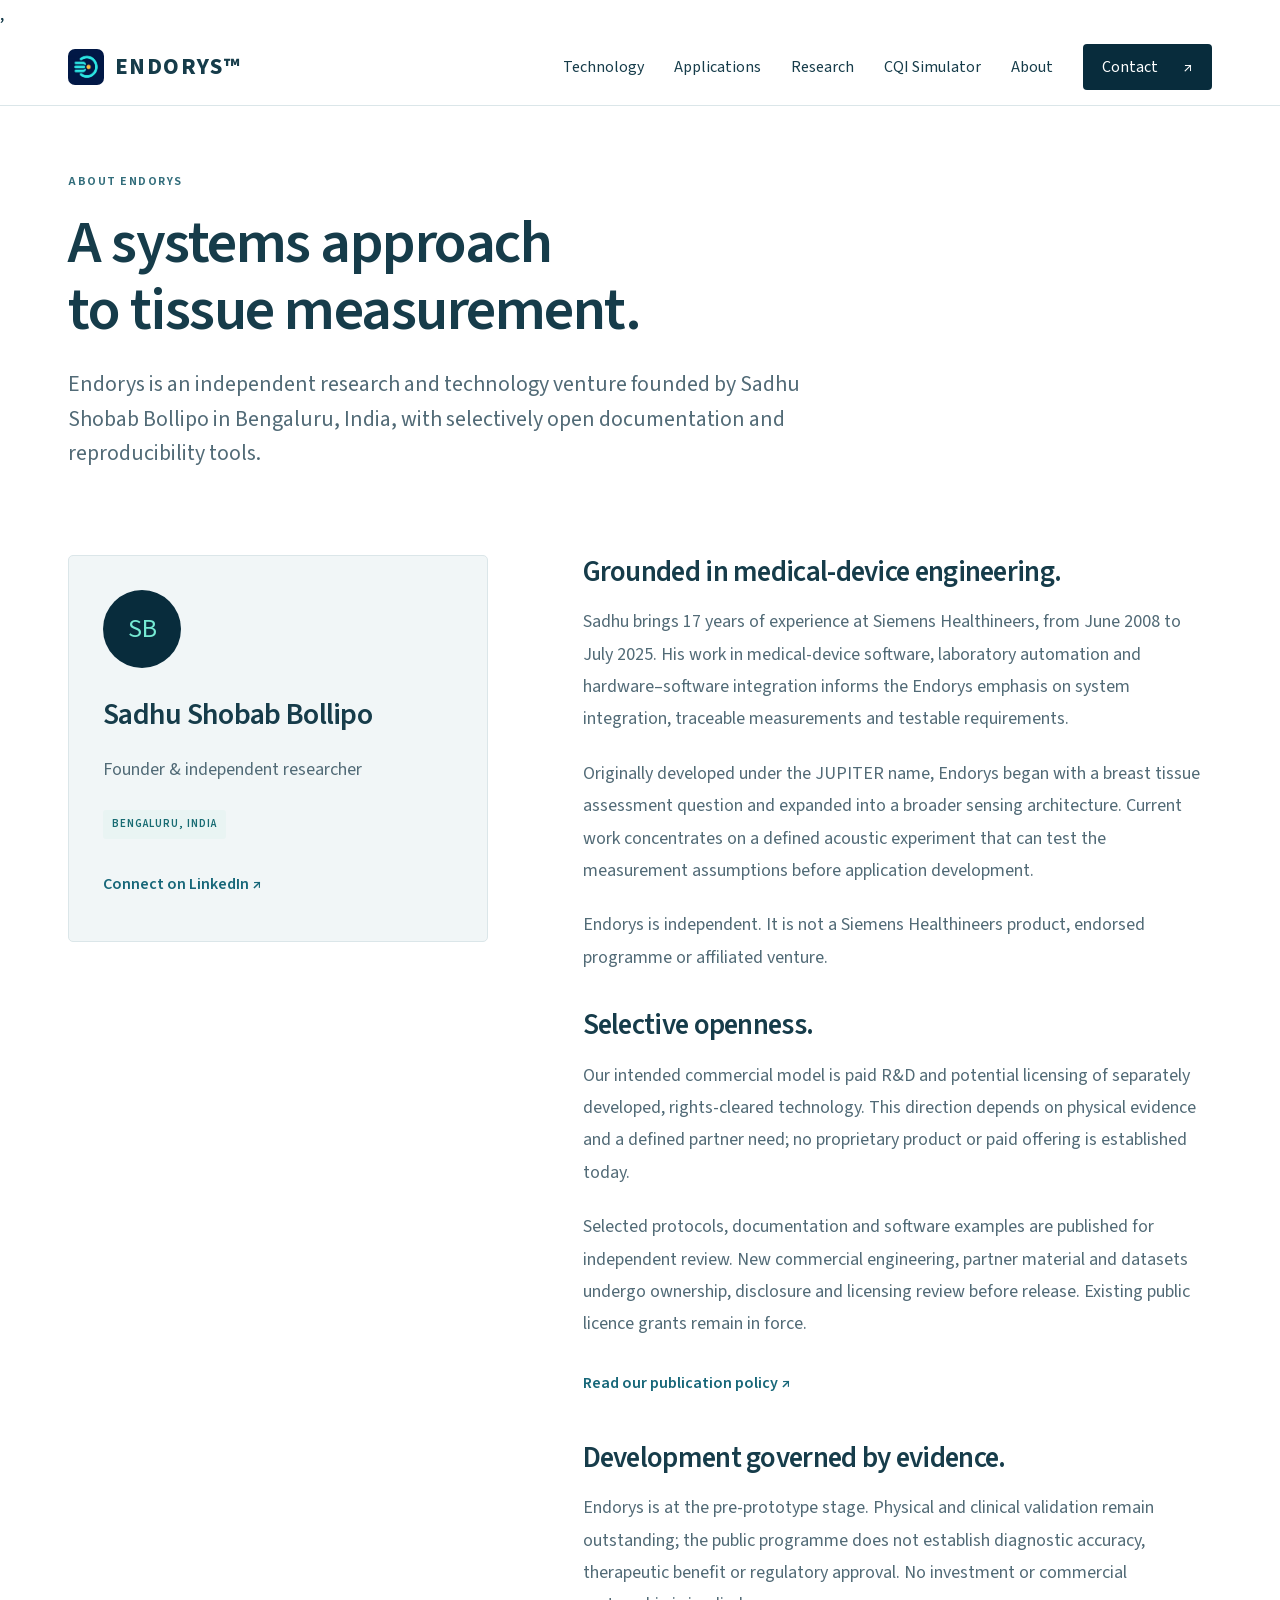
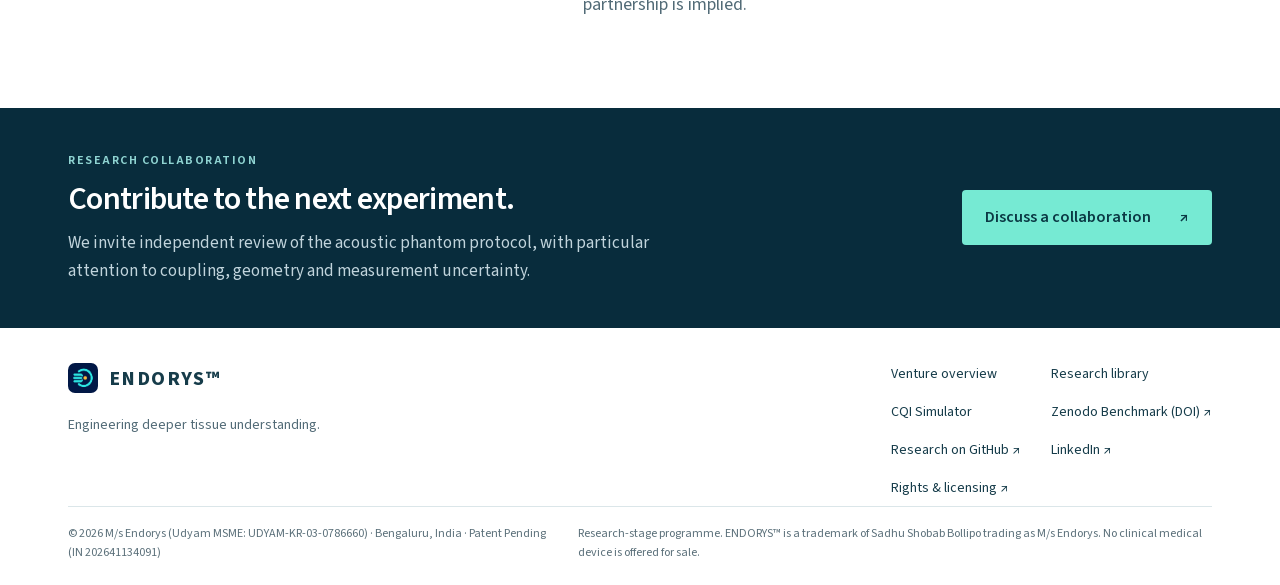
==== commit 8013062a: "Revise footer content and update links Updated footer branding and navigation links." ====
--- a/about.html
+++ b/about.html
@@ -28,4 +28,33 @@
     </div>
   </header>
 
-    <main id="main" tabindex="-1"><section class="page-hero shell"><span class="eyebrow">ABOUT ENDORYS</span><h1>A systems approach<br>to tissue measurement.</h1><p class="lead">Endorys is an independent research and technology venture founded by Sadhu Shobab Bollipo in Bengaluru, India, with selectively open documentation and reproducibility tools.</p></section><section class="shell content-section about-layout"><div class="founder-panel"><span class="monogram" aria-hidden="true">SB</span><h2>Sadhu Shobab Bollipo</h2><p>Founder & independent researcher</p><span class="tag">BENGALURU, INDIA</span><a class="text-link" href="https://www.linkedin.com/in/sadhushobab/">Connect on LinkedIn ↗</a></div><div class="prose"><h2>Grounded in medical-device engineering.</h2><p>Sadhu brings 17 years of experience at Siemens Healthineers, from June 2008 to July 2025. His work in medical-device software, laboratory automation and hardware–software integration informs the Endorys emphasis on system integration, traceable measurements and testable requirements.</p><p>Originally developed under the JUPITER name, Endorys began with a breast tissue assessment question and expanded into a broader sensing architecture. Current work concentrates on a defined acoustic experiment that can test the measurement assumptions before application development.</p><p>Endorys is independent. It is not a Siemens Healthineers product, endorsed programme or affiliated venture.</p><h2>Selective openness.</h2><p>Our intended commercial model is paid R&amp;D and potential licensing of separately developed, rights-cleared technology. This direction depends on physical evidence and a defined partner need; no proprietary product or paid offering is established today.</p><p>Selected protocols, documentation and software examples are published for independent review. New commercial engineering, partner material and datasets undergo ownership, disclosure and licensing review before release. Existing public licence grants remain in force.</p><a class="text-link" href="https://github.com/Endorys/platform/blob/main/OPENNESS.md">Read our publication policy ↗</a><h2>Development governed by evidence.</h2><p>Endorys is at the pre-prototype stage. Physical and clinical validation remain outstanding; the public programme does not establish diagnostic accuracy, therapeutic benefit or regulatory approval. No investment or commercial partnership is implied.</p></div></section><section class="cta"><div class="shell cta-inner"><div><span class="eyebrow">RESEARCH COLLABORATION</span><h2>Contribute to the next experiment.</h2><p>We invite independent review of the acoustic phantom protocol, with particular attention to coupling, geometry and measurement uncertainty.</p></div><a class="button button-light" href="contact.html">Discuss a collaboration <span aria-hidden="true">↗</span></a></div></section></main><footer class="footer"><div class="shell"><div class="footer-top"><div><a class="brand" href="index.html"><img src="Endorys_TM2.jpg" alt="" width="30" height="30"><span>ENDORYS.</span></a><p>Engineering deeper tissue understanding.</p></div><nav aria-label="Footer navigation"><a href="overview.html">Venture overview</a><a href="research-library.html">Research library</a><a href="https://github.com/Endorys/platform">Research on GitHub ↗</a><a href="https://www.linkedin.com/company/endorys/">LinkedIn ↗</a><a href="https://github.com/Endorys/endorys.github.io/blob/main/LICENSE.md">Rights & licensing</a></nav></div><div class="footer-bottom"><span>© 2026 Endorys · Bengaluru, India</span><span>Research-stage programme. No medical device or clinical service is offered.</span></div></div></footer></body></html>
+    <main id="main" tabindex="-1"><section class="page-hero shell"><span class="eyebrow">ABOUT ENDORYS</span>
+      <h1>A systems approach<br>to tissue measurement.</h1><p class="lead">Endorys is an independent research and technology venture founded by Sadhu Shobab Bollipo in Bengaluru, India, with selectively open documentation and reproducibility tools.</p></section><section class="shell content-section about-layout"><div class="founder-panel"><span class="monogram" aria-hidden="true">SB</span><h2>Sadhu Shobab Bollipo</h2><p>Founder & independent researcher</p><span class="tag">BENGALURU, INDIA</span><a class="text-link" href="https://www.linkedin.com/in/sadhushobab/">Connect on LinkedIn ↗</a></div><div class="prose"><h2>Grounded in medical-device engineering.</h2><p>Sadhu brings 17 years of experience at Siemens Healthineers, from June 2008 to July 2025. His work in medical-device software, laboratory automation and hardware–software integration informs the Endorys emphasis on system integration, traceable measurements and testable requirements.</p><p>Originally developed under the JUPITER name, Endorys began with a breast tissue assessment question and expanded into a broader sensing architecture. Current work concentrates on a defined acoustic experiment that can test the measurement assumptions before application development.</p><p>Endorys is independent. It is not a Siemens Healthineers product, endorsed programme or affiliated venture.</p><h2>Selective openness.</h2><p>Our intended commercial model is paid R&amp;D and potential licensing of separately developed, rights-cleared technology. This direction depends on physical evidence and a defined partner need; no proprietary product or paid offering is established today.</p><p>Selected protocols, documentation and software examples are published for independent review. New commercial engineering, partner material and datasets undergo ownership, disclosure and licensing review before release. Existing public licence grants remain in force.</p><a class="text-link" href="https://github.com/Endorys/platform/blob/main/OPENNESS.md">Read our publication policy ↗</a><h2>Development governed by evidence.</h2><p>Endorys is at the pre-prototype stage. Physical and clinical validation remain outstanding; the public programme does not establish diagnostic accuracy, therapeutic benefit or regulatory approval. No investment or commercial partnership is implied.</p></div></section><section class="cta"><div class="shell cta-inner"><div><span class="eyebrow">RESEARCH COLLABORATION</span><h2>Contribute to the next experiment.</h2><p>We invite independent review of the acoustic phantom protocol, with particular attention to coupling, geometry and measurement uncertainty.</p></div><a class="button button-light" href="contact.html">Discuss a collaboration <span aria-hidden="true">↗</span></a></div></section></main>
+      <footer class="footer">
+    <div class="shell">
+      <div class="footer-top">
+        <div>
+          <a class="brand" href="index.html">
+            <img src="endorys-icon.png" alt="" width="30" height="30">
+            <span>ENDORYS&trade;</span>
+          </a>
+          <p>Engineering deeper tissue understanding.</p>
+        </div>
+        <nav aria-label="Footer navigation">
+          <a href="overview.html">Venture overview</a>
+          <a href="research-library.html">Research library</a>
+          <a href="check.html">CQI Simulator</a>
+          <a href="https://doi.org" target="_blank" rel="noopener">Zenodo Benchmark (DOI) <span aria-hidden="true">&#8599;</span></a>
+          <a href="https://github.com" target="_blank" rel="noopener">Research on GitHub <span aria-hidden="true">&#8599;</span></a>
+          <a href="https://linkedin.com" target="_blank" rel="noopener">LinkedIn <span aria-hidden="true">&#8599;</span></a>
+          <a href="https://github.com/blob/main/LICENSE.md" target="_blank" rel="noopener">Rights &amp; licensing <span aria-hidden="true">&#8599;</span></a>
+        </nav>
+      </div>
+      <div class="footer-bottom">
+        <span>&copy; 2026 M/s Endorys (Udyam MSME: UDYAM-KR-03-0786660) &middot; Bengaluru, India &middot; Patent Pending (IN 202641134091)</span>
+        <span>Research-stage programme. ENDORYS&trade; is a trademark of Sadhu Shobab Bollipo trading as M/s Endorys. No clinical medical device is offered for sale.</span>
+      </div>
+    </div>
+  </footer>
+
+  </body></html>
